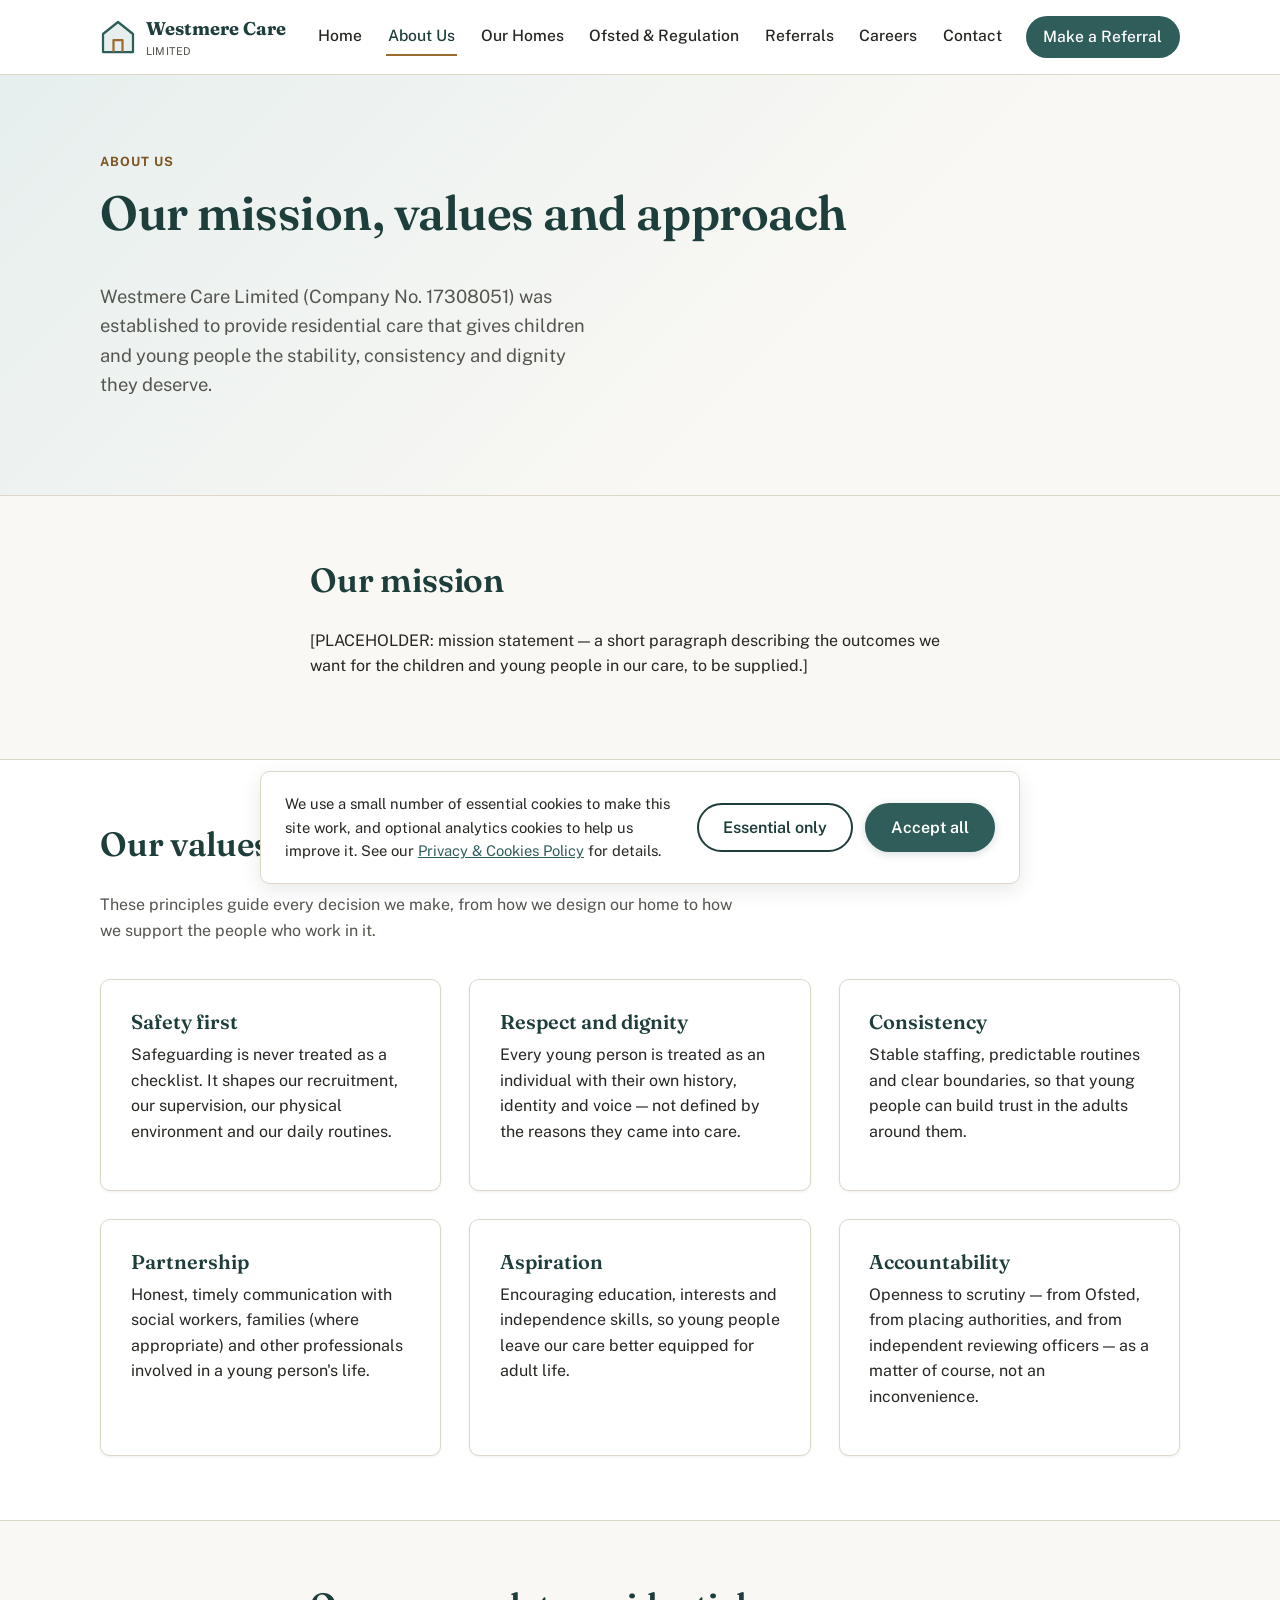
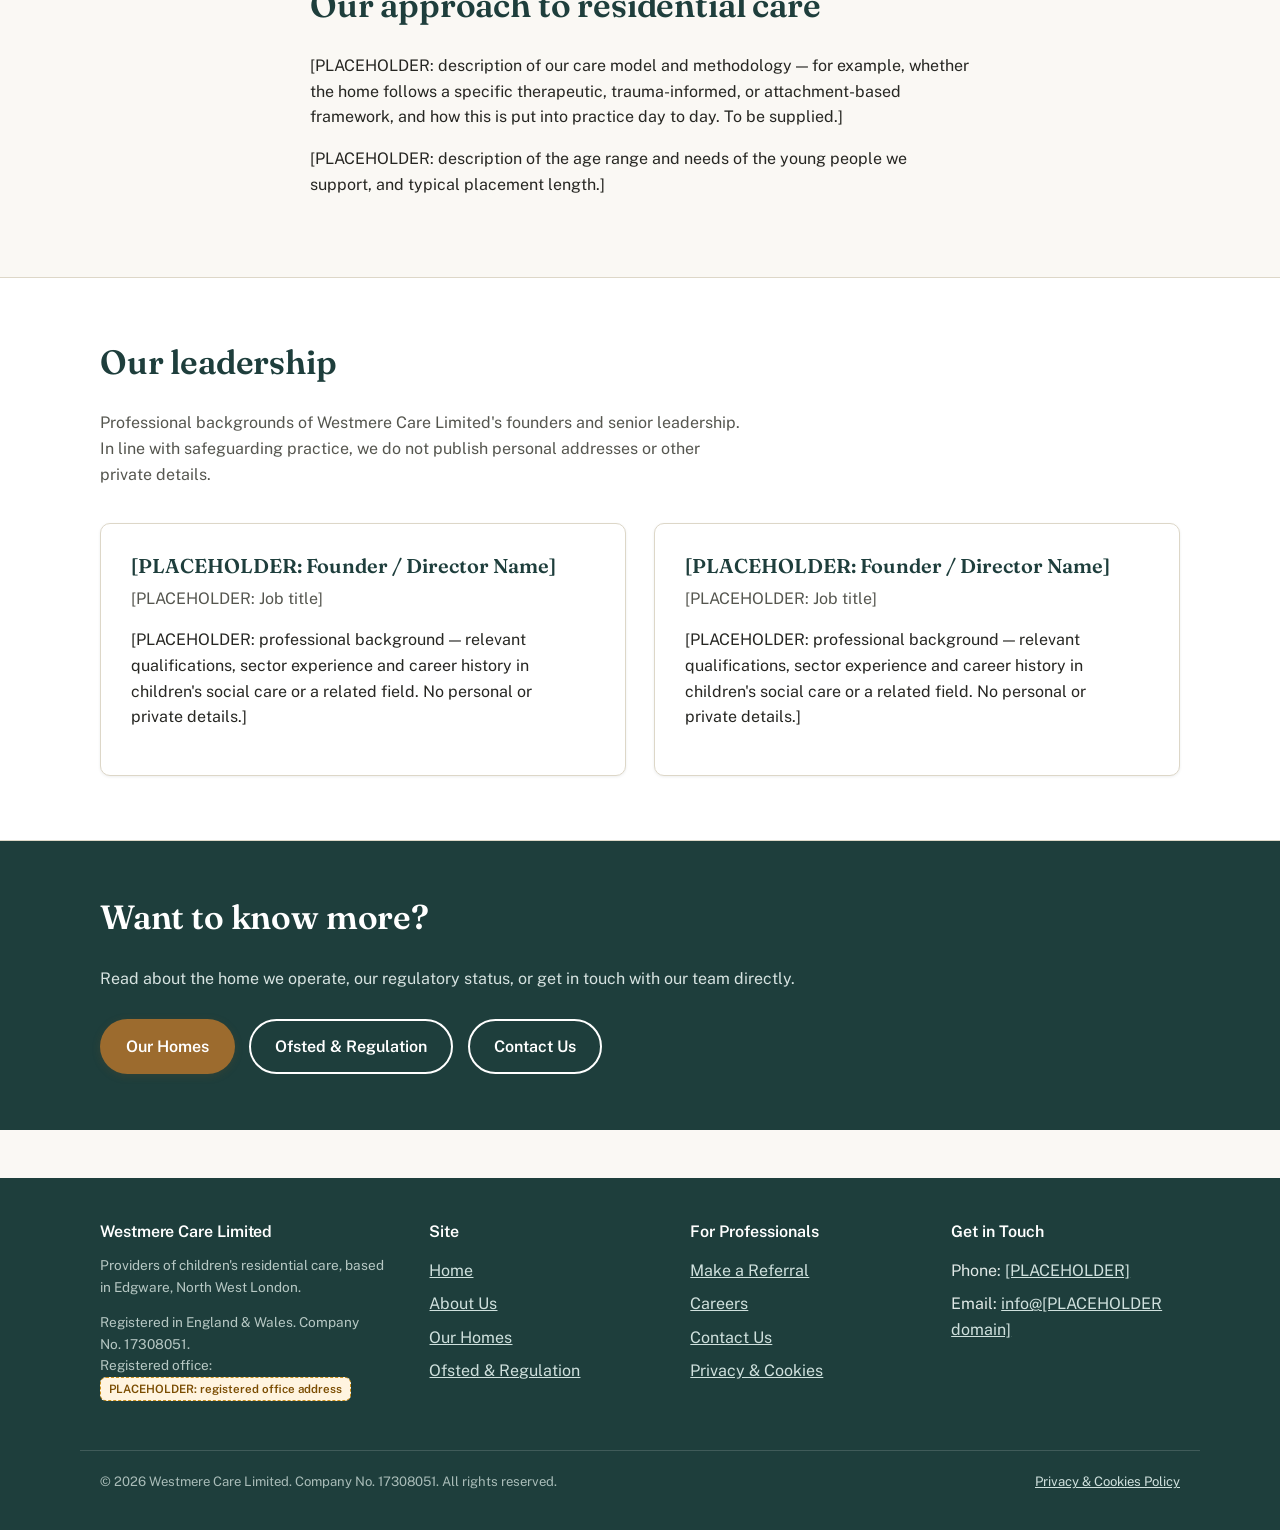
==== about.html @ a16e1678 "Design polish pass: typography, spacing, card/button refinement Same structure and palette throughou" ====
<!DOCTYPE html>
<html lang="en-GB">
<head>
  <meta charset="UTF-8">
  <meta name="viewport" content="width=device-width, initial-scale=1">
  <title>About Us | Westmere Care Limited</title>
  <meta name="description" content="Our mission, values and approach to children's residential care at Westmere Care Limited, and the professional backgrounds of our leadership team.">
  <link rel="canonical" href="https://www.westmerecare.co.uk/about.html">
  <link rel="icon" type="image/svg+xml" href="assets/favicon.svg">
  <link rel="preconnect" href="https://fonts.googleapis.com">
  <link rel="preconnect" href="https://fonts.gstatic.com" crossorigin>
  <link rel="stylesheet" href="https://fonts.googleapis.com/css2?family=Fraunces:opsz,wght@9..144,500;9..144,600;9..144,700&family=Public+Sans:wght@400;500;600;700&display=swap">
  <meta name="theme-color" content="#2F5D5A">
  <link rel="stylesheet" href="css/style.css">
</head>
<body>
  <a class="skip-link" href="#main">Skip to main content</a>

  <header class="site-header">
    <div class="container header-inner">
      <a class="brand" href="index.html">
        <svg class="brand-mark" viewBox="0 0 48 48" fill="none" aria-hidden="true">
          <path d="M24 4 44 20V44H4V20L24 4Z" fill="#E6EFEE" stroke="#2F5D5A" stroke-width="3" stroke-linejoin="round"/>
          <path d="M18 44V28h12v16" fill="none" stroke="#9C6B2E" stroke-width="3" stroke-linejoin="round"/>
        </svg>
        <span>Westmere Care<span class="brand-text-org">Limited</span></span>
      </a>
      <button class="nav-toggle" data-nav-toggle type="button" aria-expanded="false" aria-controls="primary-nav">
        <svg class="nav-toggle-icon" viewBox="0 0 24 24" fill="none" aria-hidden="true"><path d="M4 6h16M4 12h16M4 18h16" stroke="currentColor" stroke-width="2" stroke-linecap="round"/></svg>
        Menu
      </button>
      <nav class="primary-nav" id="primary-nav" aria-label="Primary">
        <a href="index.html">Home</a>
        <a href="about.html" aria-current="page">About Us</a>
        <a href="our-homes.html">Our Homes</a>
        <a href="ofsted.html">Ofsted &amp; Regulation</a>
        <a href="referrals.html">Referrals</a>
        <a href="careers.html">Careers</a>
        <a href="contact.html">Contact</a>
        <a class="nav-cta" href="referrals.html">Make a Referral</a>
      </nav>
    </div>
  </header>

  <main id="main">

    <section class="hero">
      <div class="container">
        <p class="hero-eyebrow">About Us</p>
        <h1>Our mission, values and approach</h1>
        <p class="hero-lede">Westmere Care Limited (Company No. 17308051) was established to provide residential care that gives children and young people the stability, consistency and dignity they deserve.</p>
      </div>
    </section>

    <section class="section">
      <div class="container page-intro">
        <h2>Our mission</h2>
        <p>[PLACEHOLDER: mission statement — a short paragraph describing the outcomes we want for the children and young people in our care, to be supplied.]</p>
      </div>
    </section>

    <section class="section section-alt">
      <div class="container">
        <div class="section-header">
          <h2>Our values</h2>
          <p>These principles guide every decision we make, from how we design our home to how we support the people who work in it.</p>
        </div>
        <div class="grid grid-3">
          <div class="card">
            <h3>Safety first</h3>
            <p>Safeguarding is never treated as a checklist. It shapes our recruitment, our supervision, our physical environment and our daily routines.</p>
          </div>
          <div class="card">
            <h3>Respect and dignity</h3>
            <p>Every young person is treated as an individual with their own history, identity and voice — not defined by the reasons they came into care.</p>
          </div>
          <div class="card">
            <h3>Consistency</h3>
            <p>Stable staffing, predictable routines and clear boundaries, so that young people can build trust in the adults around them.</p>
          </div>
          <div class="card">
            <h3>Partnership</h3>
            <p>Honest, timely communication with social workers, families (where appropriate) and other professionals involved in a young person's life.</p>
          </div>
          <div class="card">
            <h3>Aspiration</h3>
            <p>Encouraging education, interests and independence skills, so young people leave our care better equipped for adult life.</p>
          </div>
          <div class="card">
            <h3>Accountability</h3>
            <p>Openness to scrutiny — from Ofsted, from placing authorities, and from independent reviewing officers — as a matter of course, not an inconvenience.</p>
          </div>
        </div>
      </div>
    </section>

    <section class="section">
      <div class="container page-intro">
        <h2>Our approach to residential care</h2>
        <p>[PLACEHOLDER: description of our care model and methodology — for example, whether the home follows a specific therapeutic, trauma-informed, or attachment-based framework, and how this is put into practice day to day. To be supplied.]</p>
        <p>[PLACEHOLDER: description of the age range and needs of the young people we support, and typical placement length.]</p>
      </div>
    </section>

    <section class="section section-alt">
      <div class="container">
        <div class="section-header">
          <h2>Our leadership</h2>
          <p>Professional backgrounds of Westmere Care Limited's founders and senior leadership. In line with safeguarding practice, we do not publish personal addresses or other private details.</p>
        </div>
        <div class="grid grid-2">
          <div class="card">
            <h3>[PLACEHOLDER: Founder / Director Name]</h3>
            <p class="text-muted">[PLACEHOLDER: Job title]</p>
            <p>[PLACEHOLDER: professional background — relevant qualifications, sector experience and career history in children's social care or a related field. No personal or private details.]</p>
          </div>
          <div class="card">
            <h3>[PLACEHOLDER: Founder / Director Name]</h3>
            <p class="text-muted">[PLACEHOLDER: Job title]</p>
            <p>[PLACEHOLDER: professional background — relevant qualifications, sector experience and career history in children's social care or a related field. No personal or private details.]</p>
          </div>
        </div>
      </div>
    </section>

    <section class="cta-band">
      <div class="container">
        <h2>Want to know more?</h2>
        <p>Read about the home we operate, our regulatory status, or get in touch with our team directly.</p>
        <div class="hero-actions">
          <a class="btn btn-accent" href="our-homes.html">Our Homes</a>
          <a class="btn btn-outline" href="ofsted.html">Ofsted &amp; Regulation</a>
          <a class="btn btn-outline" href="contact.html">Contact Us</a>
        </div>
      </div>
    </section>

  </main>

  <footer class="site-footer">
    <div class="container footer-grid">
      <div>
        <h2>Westmere Care Limited</h2>
        <p class="footer-legal-org">Providers of children's residential care, based in Edgware, North West London.</p>
        <p class="footer-legal-org">
          Registered in England &amp; Wales. Company No. 17308051.<br>
          Registered office: <span class="placeholder-tag">PLACEHOLDER: registered office address</span>
        </p>
      </div>
      <div>
        <h3>Site</h3>
        <ul class="footer-nav-list">
          <li><a href="index.html">Home</a></li>
          <li><a href="about.html">About Us</a></li>
          <li><a href="our-homes.html">Our Homes</a></li>
          <li><a href="ofsted.html">Ofsted &amp; Regulation</a></li>
        </ul>
      </div>
      <div>
        <h3>For Professionals</h3>
        <ul class="footer-nav-list">
          <li><a href="referrals.html">Make a Referral</a></li>
          <li><a href="careers.html">Careers</a></li>
          <li><a href="contact.html">Contact Us</a></li>
          <li><a href="privacy.html">Privacy &amp; Cookies</a></li>
        </ul>
      </div>
      <div>
        <h3>Get in Touch</h3>
        <ul class="footer-nav-list">
          <li>Phone: <a href="tel:[PLACEHOLDER]">[PLACEHOLDER]</a></li>
          <li>Email: <a href="mailto:info@[PLACEHOLDER]">info@[PLACEHOLDER domain]</a></li>
        </ul>
      </div>
    </div>
    <div class="container footer-bottom">
      <p>&copy; <span id="year"></span> Westmere Care Limited. Company No. 17308051. All rights reserved.</p>
      <p><a href="privacy.html">Privacy &amp; Cookies Policy</a></p>
    </div>
  </footer>

  <section class="cookie-banner" id="cookie-banner" aria-label="Cookie notice" hidden>
    <p>We use a small number of essential cookies to make this site work, and optional analytics cookies to help us improve it. See our <a href="privacy.html">Privacy &amp; Cookies Policy</a> for details.</p>
    <div class="cookie-actions">
      <button type="button" class="btn btn-outline" data-cookie-essential>Essential only</button>
      <button type="button" class="btn btn-primary" data-cookie-accept>Accept all</button>
    </div>
  </section>

  <script src="js/main.js"></script>
</body>
</html>
---- css/style.css ----
/* ==========================================================================
   Westmere Care Limited — shared stylesheet
   Calm, professional palette for a regulated children's residential care
   provider. Audience: local authority social workers & commissioners.
   ========================================================================== */

:root {
  /* Colour palette — deep teal (trust, calm) + warm neutral + muted sand accent */
  --color-bg: #faf8f4;
  --color-surface: #ffffff;
  --color-surface-alt: #f1efe8;
  --color-primary: #2f5d5a;
  --color-primary-dark: #1e3e3c;
  --color-primary-light: #e6efee;
  --color-accent: #9c6b2e;
  --color-accent-light: #f3e8d8;
  --color-text: #262622;
  --color-text-muted: #55564f;
  --color-border: #ddd7c8;
  --color-success-bg: #e7f0ea;
  --color-success-text: #244d34;
  --focus-ring: #1a73e8;

  --font-body: "Public Sans", -apple-system, BlinkMacSystemFont, "Segoe UI", Roboto, Helvetica, Arial, sans-serif;
  --font-heading: "Fraunces", Georgia, "Times New Roman", serif;

  --container-width: 1120px;
  --radius: 10px;
  --shadow-sm: 0 1px 3px rgba(30, 40, 38, 0.08);
  --shadow-md: 0 6px 20px rgba(30, 40, 38, 0.10);
  --shadow-lg: 0 12px 32px rgba(30, 40, 38, 0.14);
}

/* ---------- Reset ---------- */
* , *::before, *::after { box-sizing: border-box; }
html { scroll-behavior: smooth; }
body {
  margin: 0;
  font-family: var(--font-body);
  color: var(--color-text);
  background: var(--color-bg);
  line-height: 1.6;
  font-size: 1rem;
  -webkit-font-smoothing: antialiased;
}
img, svg { max-width: 100%; display: block; }
ul, ol { padding-left: 1.25em; }
a { color: var(--color-primary); }
a:hover { color: var(--color-primary-dark); }
h1, h2, h3, h4 {
  font-family: var(--font-heading);
  line-height: 1.2;
  color: var(--color-primary-dark);
  margin-top: 0;
  text-wrap: balance;
}
h1 { font-size: clamp(2.1rem, 4.4vw, 3rem); font-weight: 600; letter-spacing: -0.01em; }
h2 { font-size: clamp(1.6rem, 3.2vw, 2.1rem); font-weight: 600; letter-spacing: -0.005em; }
h3 { font-size: 1.25rem; font-weight: 600; }
p { margin: 0 0 1em; }
p, li { text-wrap: pretty; }
.container {
  width: 100%;
  max-width: var(--container-width);
  margin-inline: auto;
  padding-inline: 1.25rem;
}

/* ---------- Focus visibility (WCAG 2.1 AA) ---------- */
a:focus-visible,
button:focus-visible,
input:focus-visible,
textarea:focus-visible,
select:focus-visible,
[tabindex]:focus-visible {
  outline: 3px solid var(--focus-ring);
  outline-offset: 2px;
}

/* ---------- Skip link ---------- */
.skip-link {
  position: absolute;
  left: 1rem;
  top: -3rem;
  background: var(--color-primary-dark);
  color: #fff;
  padding: 0.6rem 1rem;
  border-radius: 0 0 8px 8px;
  z-index: 1000;
  transition: top 0.15s ease-in-out;
}
.skip-link:focus { top: 0; }

/* ---------- Header / Nav ---------- */
.site-header {
  background: var(--color-surface);
  border-bottom: 1px solid var(--color-border);
  position: sticky;
  top: 0;
  z-index: 500;
}
.header-inner {
  display: flex;
  align-items: center;
  justify-content: space-between;
  gap: 1rem;
  padding-block: 0.85rem;
}
.brand {
  display: flex;
  align-items: center;
  gap: 0.6rem;
  text-decoration: none;
  color: var(--color-primary-dark);
  font-family: var(--font-heading);
  font-weight: 700;
  font-size: 1.15rem;
  flex-shrink: 0;
}
.brand:hover { color: var(--color-primary-dark); }
.brand-mark { width: 36px; height: 36px; flex-shrink: 0; }
.brand-text-org { display: block; font-size: 0.68rem; font-weight: 400; letter-spacing: 0.04em; color: var(--color-text-muted); font-family: var(--font-body); text-transform: uppercase; }

.nav-toggle {
  display: inline-flex;
  align-items: center;
  gap: 0.5rem;
  background: none;
  border: 1px solid var(--color-border);
  border-radius: 8px;
  padding: 0.5rem 0.75rem;
  font-size: 0.95rem;
  color: var(--color-primary-dark);
  cursor: pointer;
}
.nav-toggle-icon { width: 20px; height: 20px; }

.primary-nav {
  display: flex;
  align-items: center;
  gap: 1.4rem;
  flex-wrap: wrap;
}
.primary-nav a {
  text-decoration: none;
  color: var(--color-text);
  font-weight: 500;
  font-size: 0.98rem;
  padding: 0.35rem 0.1rem;
  border-bottom: 2px solid transparent;
}
.primary-nav a:hover,
.primary-nav a[aria-current="page"] {
  color: var(--color-primary-dark);
  border-bottom-color: var(--color-accent);
}
.nav-cta {
  background: var(--color-primary);
  color: #fff !important;
  padding: 0.55rem 1.1rem !important;
  border-radius: 999px;
  border-bottom: none !important;
  white-space: nowrap;
}
.nav-cta:hover { background: var(--color-primary-dark); }

@media (max-width: 860px) {
  .nav-toggle { display: inline-flex; }
  .primary-nav {
    display: none;
    flex-direction: column;
    align-items: stretch;
    gap: 0;
    position: absolute;
    left: 0;
    right: 0;
    top: 100%;
    background: var(--color-surface);
    border-bottom: 1px solid var(--color-border);
    box-shadow: var(--shadow-md);
    padding: 0.5rem 1.25rem 1rem;
  }
  .primary-nav.is-open { display: flex; }
  .primary-nav a { padding: 0.7rem 0.2rem; border-bottom: 1px solid var(--color-surface-alt); }
  .nav-cta { text-align: center; margin-top: 0.5rem; }
}
@media (min-width: 861px) {
  .nav-toggle { display: none; }
}

/* ---------- Buttons ---------- */
.btn {
  display: inline-block;
  font-weight: 600;
  text-decoration: none;
  padding: 0.8rem 1.5rem;
  border-radius: 999px;
  border: 2px solid transparent;
  cursor: pointer;
  font-size: 1rem;
  font-family: var(--font-body);
  transition: background-color 0.15s ease, color 0.15s ease, border-color 0.15s ease;
}
.btn { transition: background-color 0.15s ease, color 0.15s ease, border-color 0.15s ease, transform 0.15s ease, box-shadow 0.15s ease; }
.btn-primary { background: var(--color-primary); color: #fff; box-shadow: 0 2px 8px rgba(30, 62, 60, 0.18); }
.btn-primary:hover { background: var(--color-primary-dark); color: #fff; transform: translateY(-1px); box-shadow: 0 6px 16px rgba(30, 62, 60, 0.22); }
.btn-outline { background: transparent; color: var(--color-primary-dark); border-color: var(--color-primary-dark); }
.btn-outline:hover { background: var(--color-primary-light); transform: translateY(-1px); }
.btn-accent { background: var(--color-accent); color: #fff; box-shadow: 0 2px 8px rgba(125, 86, 35, 0.2); }
.btn-accent:hover { background: #7d5623; color: #fff; transform: translateY(-1px); box-shadow: 0 6px 16px rgba(125, 86, 35, 0.26); }
.btn-lg { padding: 1rem 2rem; font-size: 1.05rem; }
@media (prefers-reduced-motion: reduce) {
  .btn { transition: none; }
  .btn:hover { transform: none; }
}

/* ---------- Hero ---------- */
.hero {
  background: linear-gradient(135deg, var(--color-primary-light) 0%, var(--color-bg) 65%);
  padding-block: clamp(2.5rem, 6vw, 5rem);
  border-bottom: 1px solid var(--color-border);
}
.hero-grid {
  display: grid;
  grid-template-columns: 1fr;
  gap: 2.5rem;
  align-items: center;
}
@media (min-width: 900px) {
  .hero-grid { grid-template-columns: 1.1fr 0.9fr; }
}
.hero-eyebrow {
  text-transform: uppercase;
  letter-spacing: 0.08em;
  font-size: 0.8rem;
  font-weight: 700;
  color: #7d5623;
  margin-bottom: 0.75rem;
}
.hero-lede { font-size: 1.15rem; color: var(--color-text-muted); max-width: 46ch; }
.hero-actions { display: flex; flex-wrap: wrap; gap: 0.9rem; margin-top: 1.75rem; }
.hero-art { width: 100%; }

/* ---------- Sections ---------- */
.section { padding-block: clamp(2.5rem, 5vw, 4.5rem); }
.section-alt { background: var(--color-surface); border-top: 1px solid var(--color-border); border-bottom: 1px solid var(--color-border); }
.section-header { max-width: 65ch; margin-bottom: 2.25rem; }
.section-header p { color: var(--color-text-muted); }

.grid {
  display: grid;
  gap: 1.75rem;
}
.grid-2 { grid-template-columns: 1fr; }
.grid-3 { grid-template-columns: 1fr; }
@media (min-width: 700px) {
  .grid-2 { grid-template-columns: 1fr 1fr; }
  .grid-3 { grid-template-columns: repeat(3, 1fr); }
}

.card {
  background: var(--color-surface);
  border: 1px solid var(--color-border);
  border-radius: var(--radius);
  padding: 1.85rem;
  box-shadow: var(--shadow-sm);
}
.card h3 { margin-bottom: 0.5rem; }
.icon-circle {
  display: inline-flex;
  align-items: center;
  justify-content: center;
  width: 52px;
  height: 52px;
  border-radius: 50%;
  background: var(--color-primary-light);
  margin-bottom: 1.1rem;
}
.card-icon { width: 26px; height: 26px; color: var(--color-primary); }

.callout {
  background: var(--color-primary-light);
  border: 1px solid var(--color-border);
  border-left: 4px solid var(--color-primary);
  border-radius: var(--radius);
  padding: 1.5rem 1.75rem;
  margin-block: 1.5rem;
}
.callout-accent { border-left-color: var(--color-accent); background: var(--color-accent-light); }

.stat-list { list-style: none; padding: 0; display: grid; gap: 1.25rem; grid-template-columns: 1fr; }
@media (min-width: 700px) { .stat-list { grid-template-columns: repeat(3, 1fr); } }
.stat-list li { background: var(--color-surface); border: 1px solid var(--color-border); border-radius: var(--radius); padding: 1.5rem; box-shadow: var(--shadow-sm); }
.stat-num { display: block; font-family: var(--font-heading); font-size: 1.75rem; color: var(--color-primary-dark); font-weight: 600; letter-spacing: -0.01em; margin-bottom: 0.15rem; }

.placeholder-tag {
  display: inline-block;
  background: #fff4e0;
  color: #7a4c00;
  border: 1px dashed #c98f1a;
  border-radius: 6px;
  padding: 0.1rem 0.5rem;
  font-size: 0.85em;
  font-weight: 600;
}

/* ---------- CTA band ---------- */
.cta-band {
  background: var(--color-primary-dark);
  color: #fff;
  padding-block: clamp(2.5rem, 5vw, 3.5rem);
}
.cta-band h2 { color: #fff; }
.cta-band p { color: #d7e3e1; }
.cta-band a { color: #cfe0dd; }
.cta-band a:hover { color: #fff; }
.cta-band .btn-accent { color: #fff; }
.cta-band .btn-outline { color: #fff; border-color: #fff; }
.cta-band .btn-outline:hover { background: rgba(255,255,255,0.12); }

/* ---------- Steps ---------- */
.steps { counter-reset: step; list-style: none; padding: 0; display: grid; gap: 1.5rem; }
.steps li {
  position: relative;
  padding-left: 3.25rem;
  background: var(--color-surface);
  border: 1px solid var(--color-border);
  border-radius: var(--radius);
  padding-top: 1.25rem;
  padding-bottom: 1.25rem;
  padding-right: 1.25rem;
}
.steps li::before {
  counter-increment: step;
  content: counter(step);
  position: absolute;
  left: 1.1rem;
  top: 1.2rem;
  width: 2rem;
  height: 2rem;
  background: var(--color-primary);
  color: #fff;
  border-radius: 50%;
  display: flex;
  align-items: center;
  justify-content: center;
  font-weight: 700;
  font-family: var(--font-heading);
}

/* ---------- Forms ---------- */
.form-grid { display: grid; gap: 1.1rem; max-width: 640px; }
.form-row-2 { display: grid; gap: 1.1rem; grid-template-columns: 1fr; }
@media (min-width: 600px) { .form-row-2 { grid-template-columns: 1fr 1fr; } }
label { display: block; font-weight: 600; margin-bottom: 0.35rem; }
.hint { font-weight: 400; color: var(--color-text-muted); font-size: 0.88rem; }
input[type="text"], input[type="email"], input[type="tel"], select, textarea {
  width: 100%;
  padding: 0.75rem 0.9rem;
  border: 1px solid var(--color-border);
  border-radius: 8px;
  font-size: 1rem;
  font-family: var(--font-body);
  background: #fff;
  color: var(--color-text);
}
textarea { resize: vertical; min-height: 130px; }
.required-mark { color: #8a3324; }
fieldset { border: 1px solid var(--color-border); border-radius: var(--radius); padding: 1rem 1.25rem; }
legend { font-weight: 700; padding: 0 0.4rem; }
.form-note { font-size: 0.9rem; color: var(--color-text-muted); margin-top: 1rem; }
.hp-field { position: absolute; left: -9999px; width: 1px; height: 1px; overflow: hidden; }
.form-message {
  background: var(--color-success-bg);
  color: var(--color-success-text);
  border: 1px solid #b7d3c0;
  border-radius: var(--radius);
  padding: 1rem 1.25rem;
  margin-bottom: 1.5rem;
}
.form-error {
  background: #fbe9e7;
  border-color: #e0a89e;
  color: #7a2e1f;
}
.field-error {
  color: #7a2e1f;
  font-size: 0.9rem;
  margin-top: 0.35rem;
}
[aria-invalid="true"] {
  border-color: #a9432f !important;
}

/* ---------- Footer ---------- */
.site-footer {
  background: var(--color-primary-dark);
  color: #dfe8e6;
  padding-block: 2.75rem 1.5rem;
  margin-top: 3rem;
}
.footer-grid {
  display: grid;
  gap: 2rem;
  grid-template-columns: 1fr;
}
@media (min-width: 750px) {
  .footer-grid { grid-template-columns: 1.3fr 1fr 1fr 1fr; }
}
.site-footer h2, .site-footer h3 { color: #fff; font-size: 1rem; font-family: var(--font-body); }
.site-footer a { color: #cfe0dd; }
.site-footer a:hover { color: #fff; }
.footer-legal-org {
  font-size: 0.85rem;
  color: #b7c8c4;
  line-height: 1.6;
}
.footer-nav-list { list-style: none; padding: 0; margin: 0; display: grid; gap: 0.5rem; }
.footer-bottom {
  border-top: 1px solid rgba(255,255,255,0.15);
  margin-top: 2.25rem;
  padding-top: 1.25rem;
  font-size: 0.82rem;
  color: #a9bcb8;
  display: flex;
  flex-wrap: wrap;
  gap: 0.75rem 1.5rem;
  justify-content: space-between;
}

/* ---------- Cookie banner ---------- */
.cookie-banner {
  position: fixed;
  left: 1rem;
  right: 1rem;
  bottom: 1rem;
  max-width: 760px;
  margin-inline: auto;
  background: var(--color-surface);
  color: var(--color-text);
  border: 1px solid var(--color-border);
  border-radius: var(--radius);
  box-shadow: var(--shadow-md);
  padding: 1.25rem 1.5rem;
  z-index: 900;
  display: flex;
  flex-wrap: wrap;
  gap: 1rem 1.5rem;
  align-items: center;
  justify-content: space-between;
}
.cookie-banner[hidden] { display: none; }
.cookie-banner p { margin: 0; font-size: 0.92rem; flex: 1 1 320px; }
.cookie-actions { display: flex; gap: 0.75rem; flex-shrink: 0; }

/* ---------- Utility ---------- */
.text-muted { color: var(--color-text-muted); }
.mt-0 { margin-top: 0; }
.sr-only {
  position: absolute;
  width: 1px; height: 1px;
  padding: 0; margin: -1px;
  overflow: hidden;
  clip: rect(0,0,0,0);
  white-space: nowrap;
  border: 0;
}
.badge {
  display: inline-flex;
  align-items: center;
  gap: 0.4rem;
  background: var(--color-primary-light);
  color: var(--color-primary-dark);
  border: 1px solid var(--color-border);
  border-radius: 999px;
  padding: 0.3rem 0.85rem;
  font-size: 0.85rem;
  font-weight: 600;
}
.page-intro { max-width: 70ch; }
.contact-details-grid { gap: 1.25rem; }
.two-col { display: grid; gap: 2.5rem; grid-template-columns: 1fr; }
@media (min-width: 900px) { .two-col { grid-template-columns: 1fr 1fr; } }
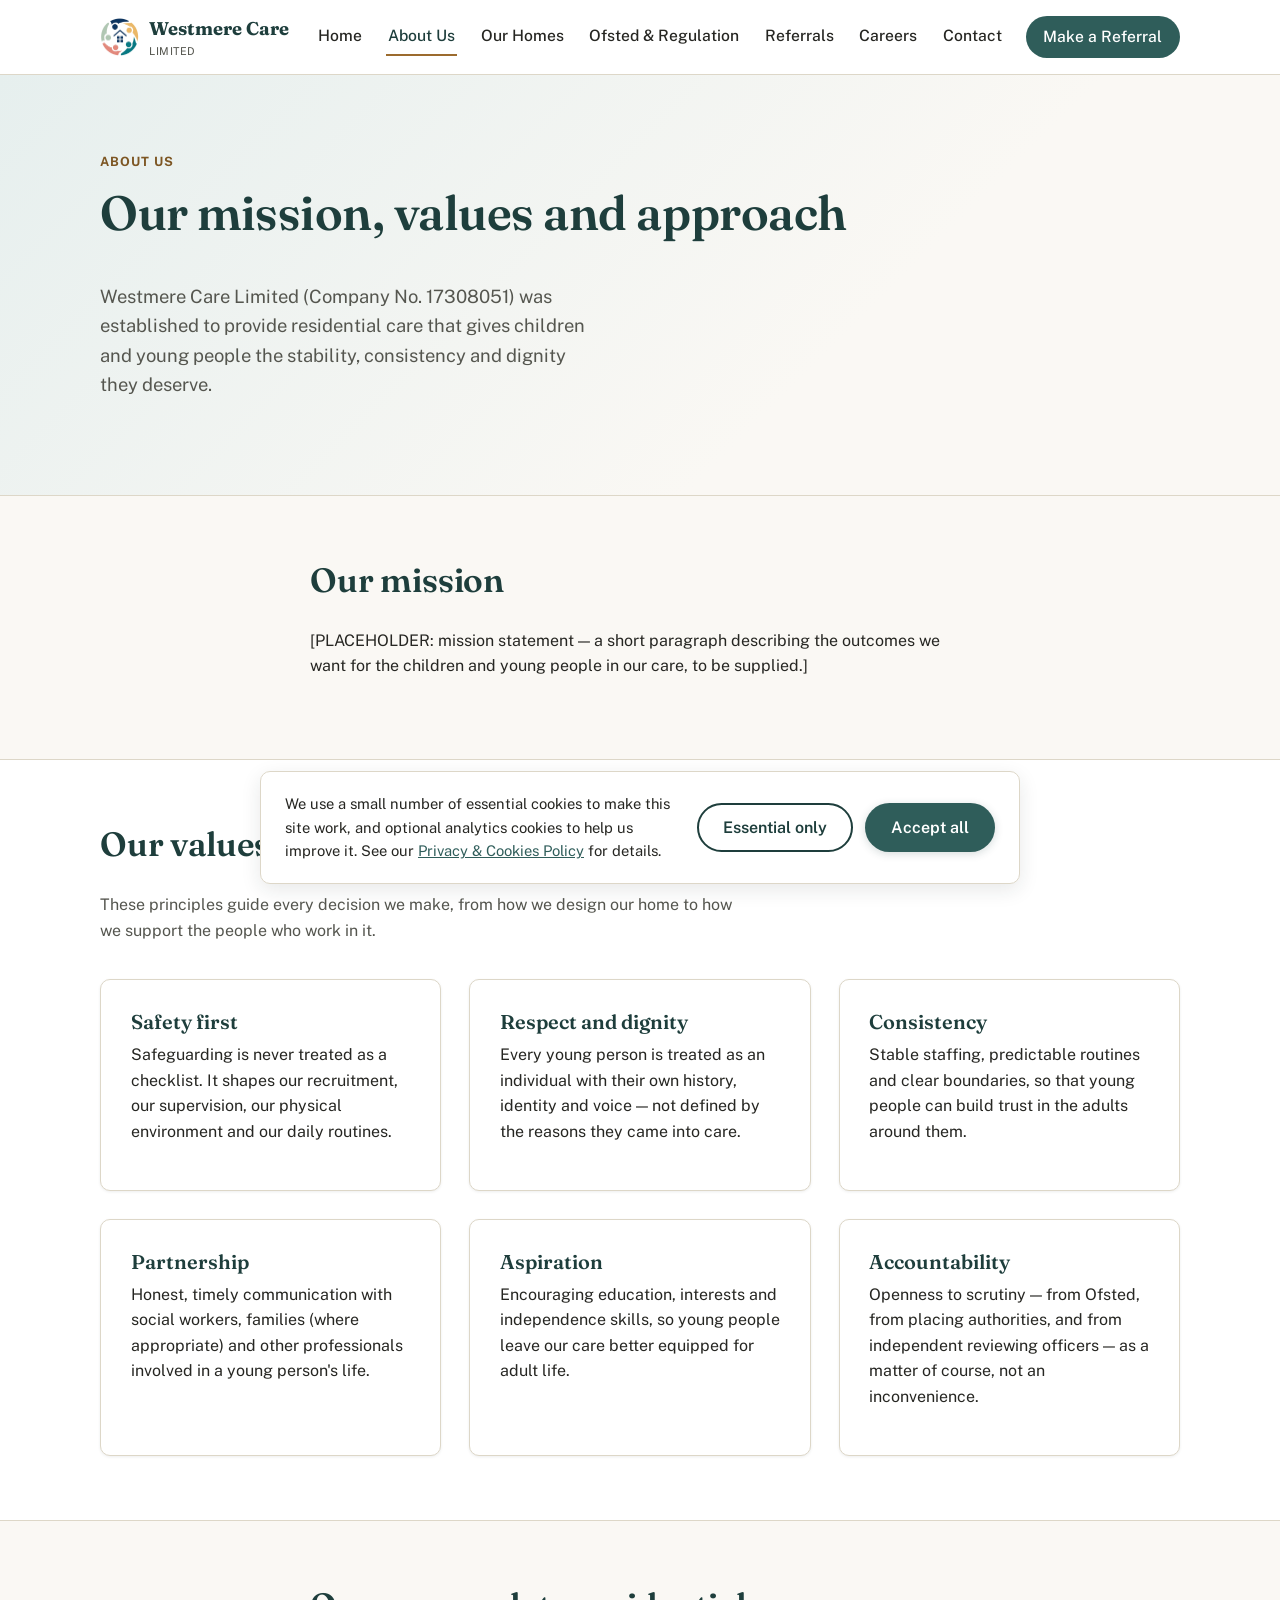
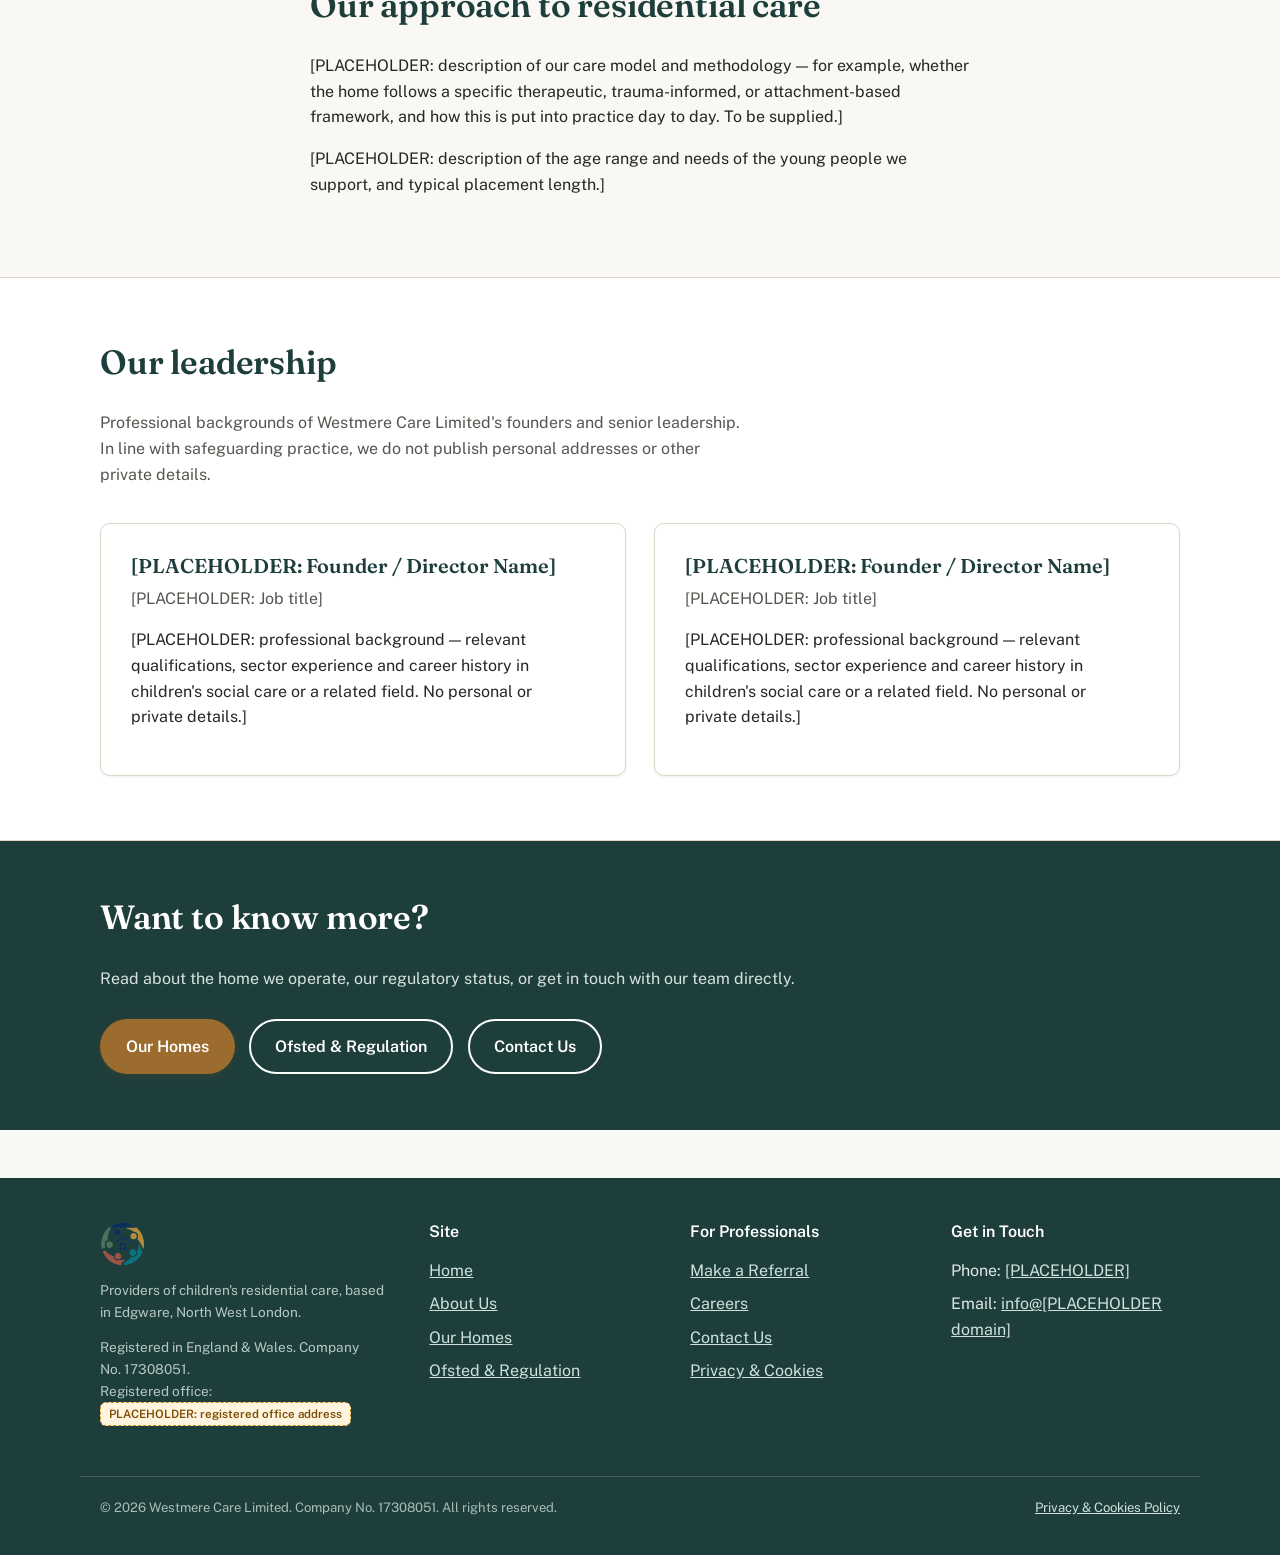
==== commit 46c06852: "Wire in the real Westmere Care logo - Processed the uploaded logo (white background) into a transpar" ====
--- a/about.html
+++ b/about.html
@@ -6,7 +6,9 @@
   <title>About Us | Westmere Care Limited</title>
   <meta name="description" content="Our mission, values and approach to children's residential care at Westmere Care Limited, and the professional backgrounds of our leadership team.">
   <link rel="canonical" href="https://www.westmerecare.co.uk/about.html">
-  <link rel="icon" type="image/svg+xml" href="assets/favicon.svg">
+  <link rel="icon" type="image/png" sizes="32x32" href="assets/favicon-32.png">
+  <link rel="icon" type="image/png" sizes="16x16" href="assets/favicon-16.png">
+  <link rel="apple-touch-icon" href="assets/apple-touch-icon.png">
   <link rel="preconnect" href="https://fonts.googleapis.com">
   <link rel="preconnect" href="https://fonts.gstatic.com" crossorigin>
   <link rel="stylesheet" href="https://fonts.googleapis.com/css2?family=Fraunces:opsz,wght@9..144,500;9..144,600;9..144,700&family=Public+Sans:wght@400;500;600;700&display=swap">
@@ -19,10 +21,7 @@
   <header class="site-header">
     <div class="container header-inner">
       <a class="brand" href="index.html">
-        <svg class="brand-mark" viewBox="0 0 48 48" fill="none" aria-hidden="true">
-          <path d="M24 4 44 20V44H4V20L24 4Z" fill="#E6EFEE" stroke="#2F5D5A" stroke-width="3" stroke-linejoin="round"/>
-          <path d="M18 44V28h12v16" fill="none" stroke="#9C6B2E" stroke-width="3" stroke-linejoin="round"/>
-        </svg>
+        <img class="brand-mark" src="assets/logo.png" alt="" width="320" height="298">
         <span>Westmere Care<span class="brand-text-org">Limited</span></span>
       </a>
       <button class="nav-toggle" data-nav-toggle type="button" aria-expanded="false" aria-controls="primary-nav">
@@ -140,7 +139,7 @@
   <footer class="site-footer">
     <div class="container footer-grid">
       <div>
-        <h2>Westmere Care Limited</h2>
+        <h2><img class="footer-logo" src="assets/logo.png" alt="Westmere Care Limited" width="320" height="298"></h2>
         <p class="footer-legal-org">Providers of children's residential care, based in Edgware, North West London.</p>
         <p class="footer-legal-org">
           Registered in England &amp; Wales. Company No. 17308051.<br>
--- a/css/style.css
+++ b/css/style.css
@@ -118,7 +118,7 @@
   flex-shrink: 0;
 }
 .brand:hover { color: var(--color-primary-dark); }
-.brand-mark { width: 36px; height: 36px; flex-shrink: 0; }
+.brand-mark { height: 38px; width: auto; flex-shrink: 0; }
 .brand-text-org { display: block; font-size: 0.68rem; font-weight: 400; letter-spacing: 0.04em; color: var(--color-text-muted); font-family: var(--font-body); text-transform: uppercase; }
 
 .nav-toggle {
@@ -408,6 +408,7 @@
   .footer-grid { grid-template-columns: 1.3fr 1fr 1fr 1fr; }
 }
 .site-footer h2, .site-footer h3 { color: #fff; font-size: 1rem; font-family: var(--font-body); }
+.footer-logo { height: 44px; width: auto; margin-bottom: 0.85rem; }
 .site-footer a { color: #cfe0dd; }
 .site-footer a:hover { color: #fff; }
 .footer-legal-org {
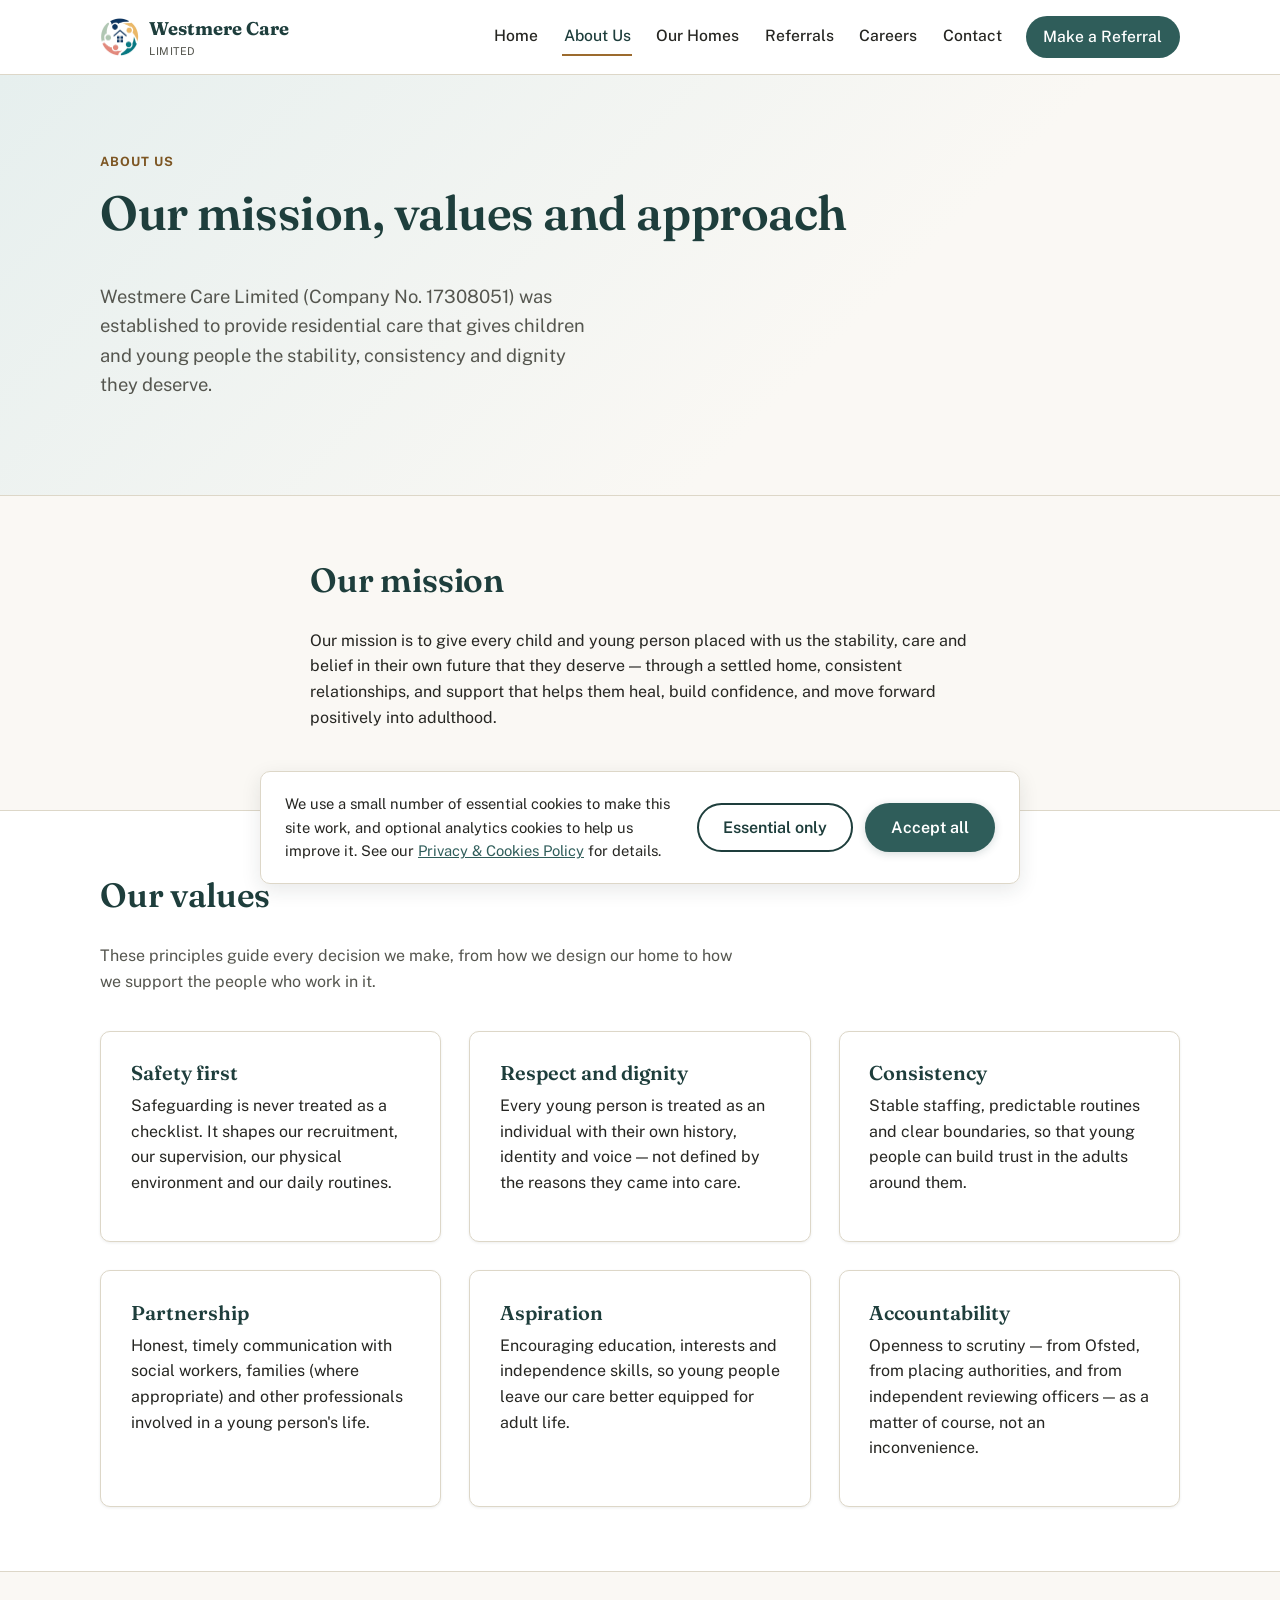
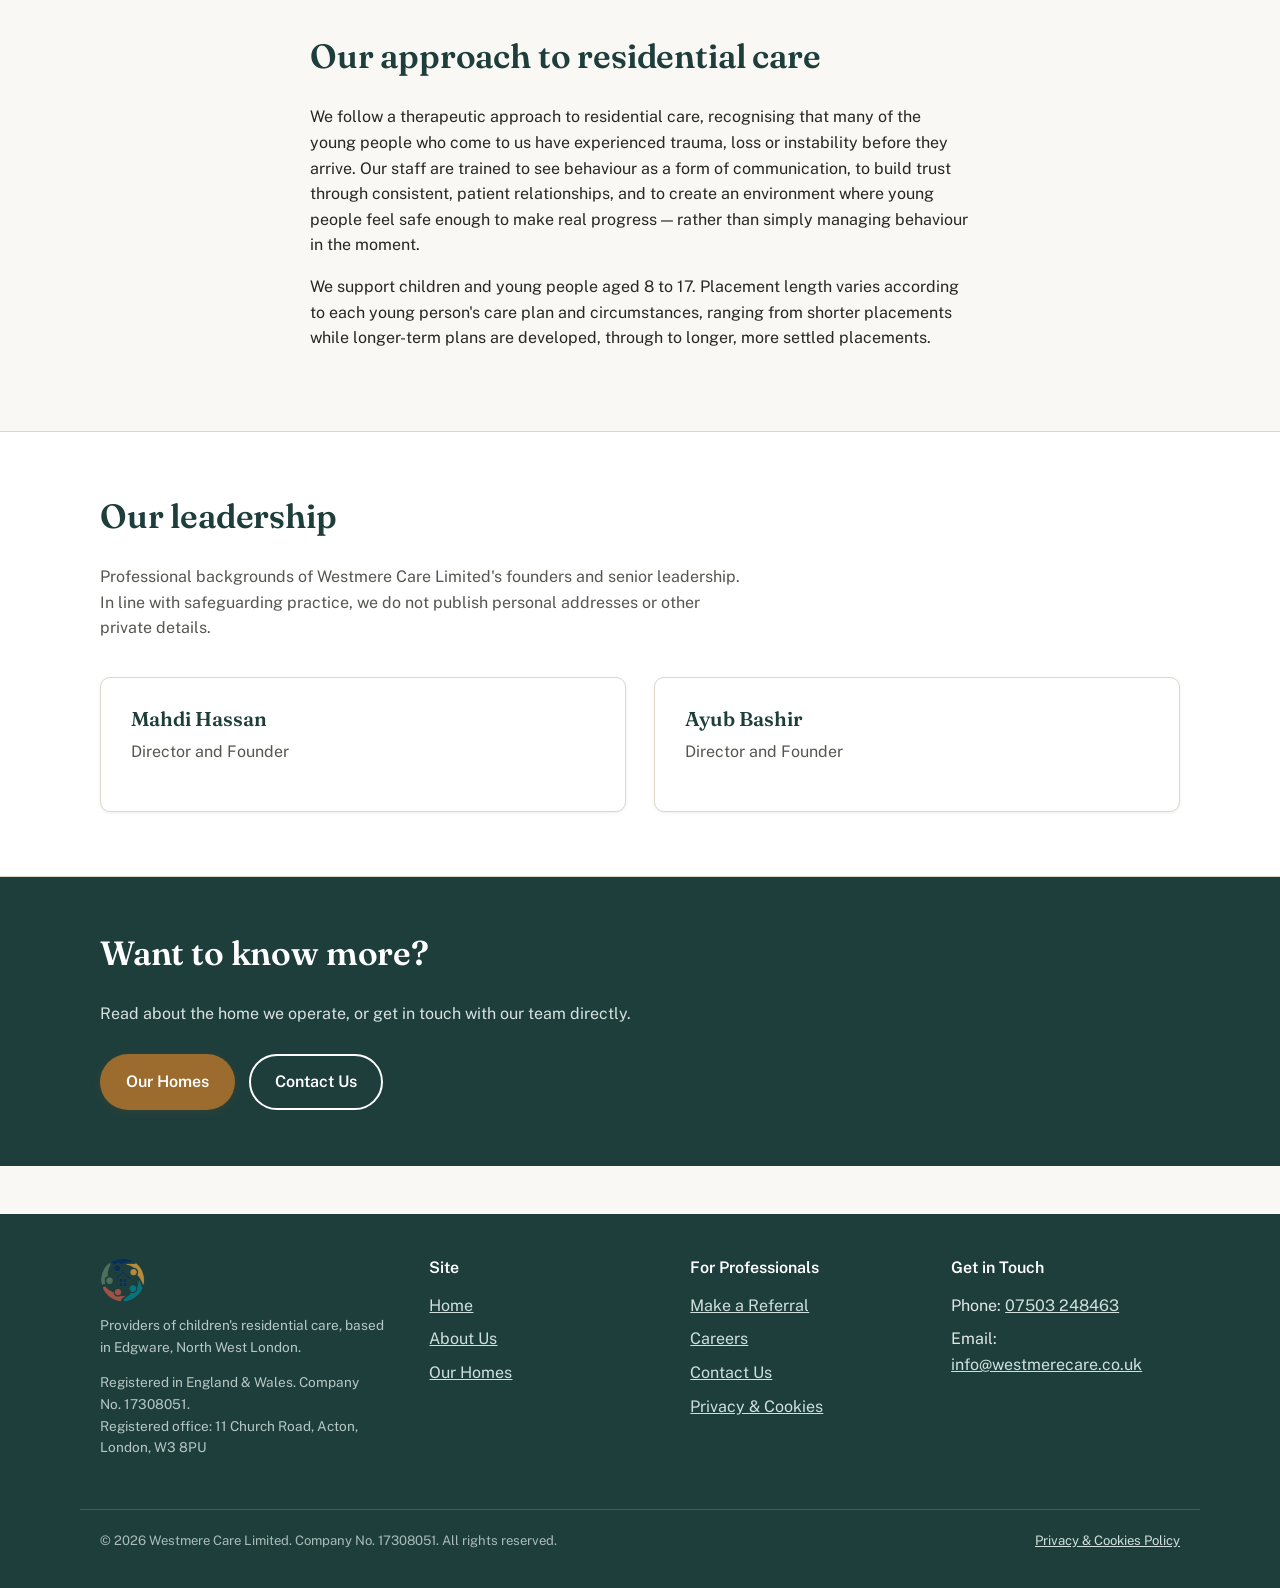
==== commit 878163ea: "Wire in real content: contact details, About Us, Our Homes, Careers Real content supplied by the cli" ====
--- a/about.html
+++ b/about.html
@@ -32,7 +32,6 @@
         <a href="index.html">Home</a>
         <a href="about.html" aria-current="page">About Us</a>
         <a href="our-homes.html">Our Homes</a>
-        <a href="ofsted.html">Ofsted &amp; Regulation</a>
         <a href="referrals.html">Referrals</a>
         <a href="careers.html">Careers</a>
         <a href="contact.html">Contact</a>
@@ -54,7 +53,7 @@
     <section class="section">
       <div class="container page-intro">
         <h2>Our mission</h2>
-        <p>[PLACEHOLDER: mission statement — a short paragraph describing the outcomes we want for the children and young people in our care, to be supplied.]</p>
+        <p>Our mission is to give every child and young person placed with us the stability, care and belief in their own future that they deserve — through a settled home, consistent relationships, and support that helps them heal, build confidence, and move forward positively into adulthood.</p>
       </div>
     </section>
 
@@ -96,8 +95,8 @@
     <section class="section">
       <div class="container page-intro">
         <h2>Our approach to residential care</h2>
-        <p>[PLACEHOLDER: description of our care model and methodology — for example, whether the home follows a specific therapeutic, trauma-informed, or attachment-based framework, and how this is put into practice day to day. To be supplied.]</p>
-        <p>[PLACEHOLDER: description of the age range and needs of the young people we support, and typical placement length.]</p>
+        <p>We follow a therapeutic approach to residential care, recognising that many of the young people who come to us have experienced trauma, loss or instability before they arrive. Our staff are trained to see behaviour as a form of communication, to build trust through consistent, patient relationships, and to create an environment where young people feel safe enough to make real progress — rather than simply managing behaviour in the moment.</p>
+        <p>We support children and young people aged 8 to 17. Placement length varies according to each young person's care plan and circumstances, ranging from shorter placements while longer-term plans are developed, through to longer, more settled placements.</p>
       </div>
     </section>
 
@@ -109,14 +108,12 @@
         </div>
         <div class="grid grid-2">
           <div class="card">
-            <h3>[PLACEHOLDER: Founder / Director Name]</h3>
-            <p class="text-muted">[PLACEHOLDER: Job title]</p>
-            <p>[PLACEHOLDER: professional background — relevant qualifications, sector experience and career history in children's social care or a related field. No personal or private details.]</p>
+            <h3>Mahdi Hassan</h3>
+            <p class="text-muted">Director and Founder</p>
           </div>
           <div class="card">
-            <h3>[PLACEHOLDER: Founder / Director Name]</h3>
-            <p class="text-muted">[PLACEHOLDER: Job title]</p>
-            <p>[PLACEHOLDER: professional background — relevant qualifications, sector experience and career history in children's social care or a related field. No personal or private details.]</p>
+            <h3>Ayub Bashir</h3>
+            <p class="text-muted">Director and Founder</p>
           </div>
         </div>
       </div>
@@ -125,10 +122,9 @@
     <section class="cta-band">
       <div class="container">
         <h2>Want to know more?</h2>
-        <p>Read about the home we operate, our regulatory status, or get in touch with our team directly.</p>
+        <p>Read about the home we operate, or get in touch with our team directly.</p>
         <div class="hero-actions">
           <a class="btn btn-accent" href="our-homes.html">Our Homes</a>
-          <a class="btn btn-outline" href="ofsted.html">Ofsted &amp; Regulation</a>
           <a class="btn btn-outline" href="contact.html">Contact Us</a>
         </div>
       </div>
@@ -143,7 +139,7 @@
         <p class="footer-legal-org">Providers of children's residential care, based in Edgware, North West London.</p>
         <p class="footer-legal-org">
           Registered in England &amp; Wales. Company No. 17308051.<br>
-          Registered office: <span class="placeholder-tag">PLACEHOLDER: registered office address</span>
+          Registered office: 11 Church Road, Acton, London, W3 8PU
         </p>
       </div>
       <div>
@@ -152,7 +148,6 @@
           <li><a href="index.html">Home</a></li>
           <li><a href="about.html">About Us</a></li>
           <li><a href="our-homes.html">Our Homes</a></li>
-          <li><a href="ofsted.html">Ofsted &amp; Regulation</a></li>
         </ul>
       </div>
       <div>
@@ -167,8 +162,8 @@
       <div>
         <h3>Get in Touch</h3>
         <ul class="footer-nav-list">
-          <li>Phone: <a href="tel:[PLACEHOLDER]">[PLACEHOLDER]</a></li>
-          <li>Email: <a href="mailto:info@[PLACEHOLDER]">info@[PLACEHOLDER domain]</a></li>
+          <li>Phone: <a href="tel:07503248463">07503&nbsp;248463</a></li>
+          <li>Email: <a href="mailto:info@westmerecare.co.uk">info@westmerecare.co.uk</a></li>
         </ul>
       </div>
     </div>
--- a/css/style.css
+++ b/css/style.css
@@ -124,7 +124,9 @@
 .nav-toggle {
   display: inline-flex;
   align-items: center;
+  justify-content: center;
   gap: 0.5rem;
+  min-height: 44px;
   background: none;
   border: 1px solid var(--color-border);
   border-radius: 8px;
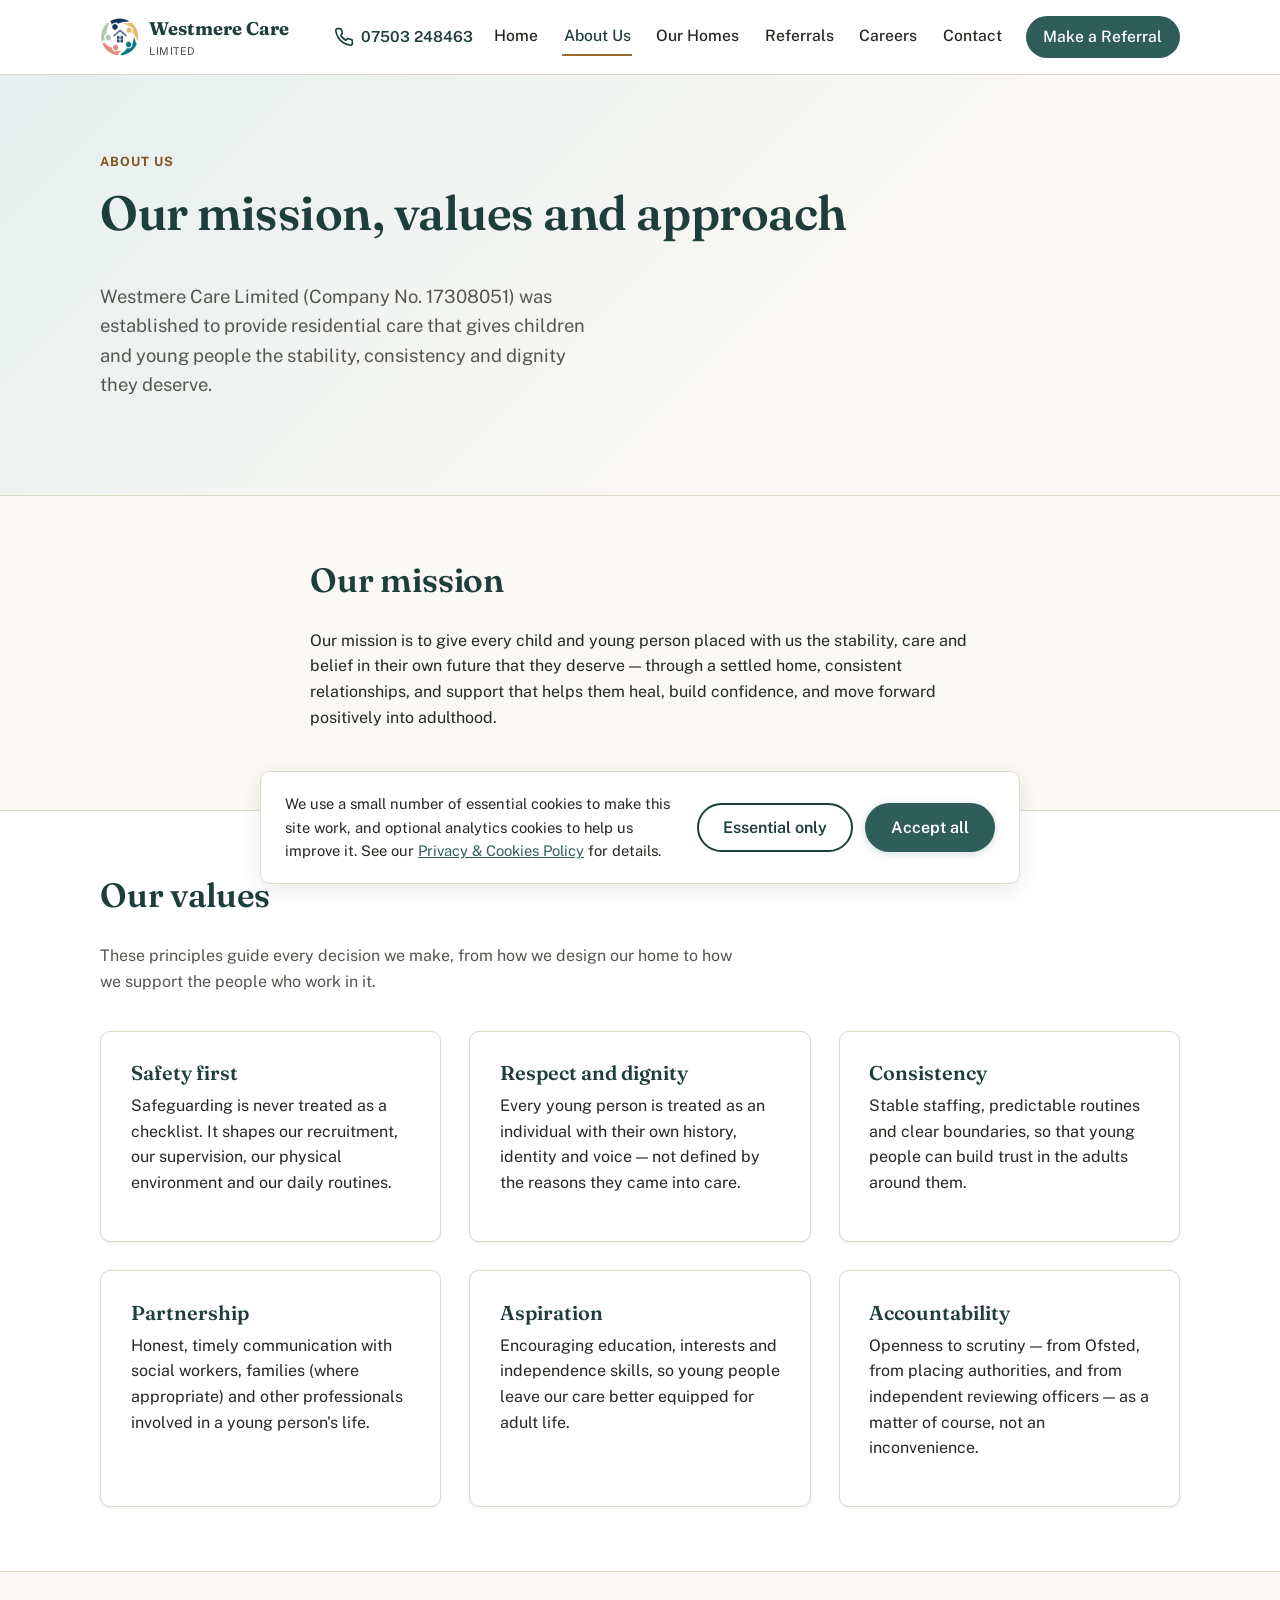
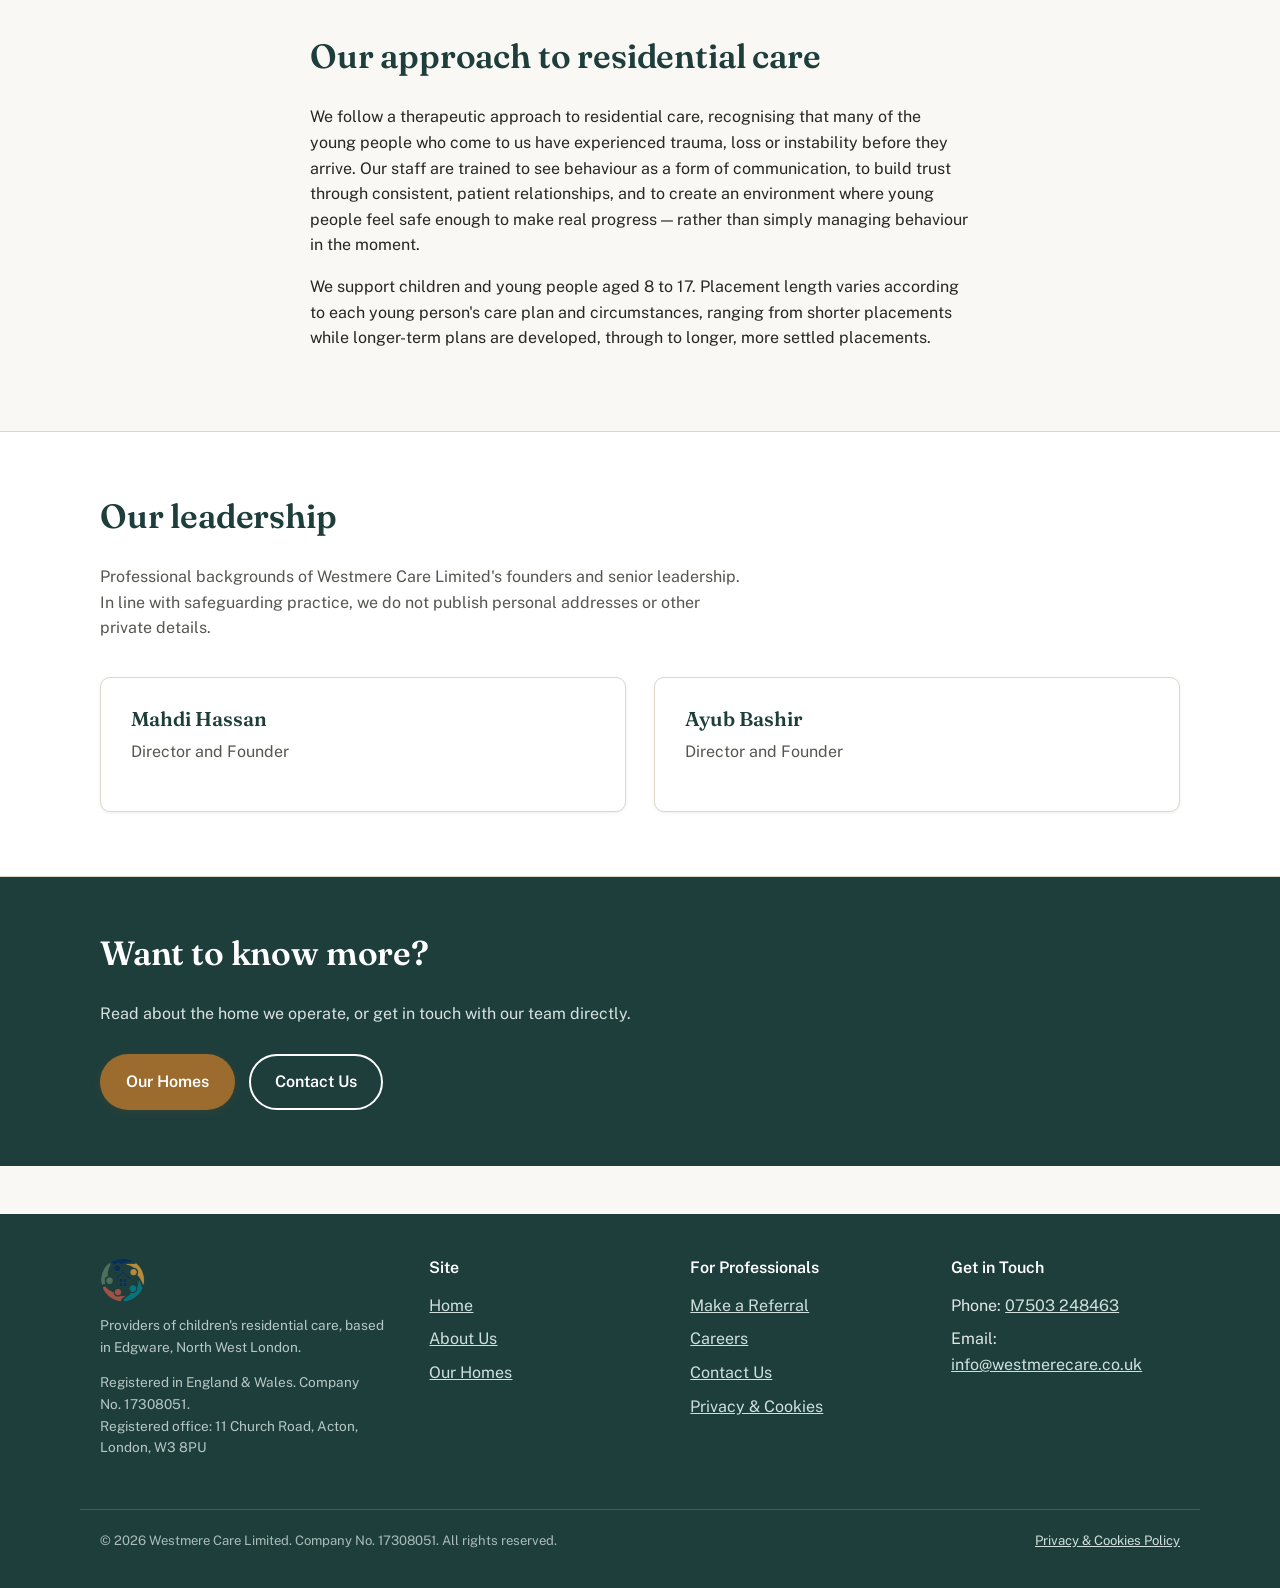
==== commit cff7b00f: "Compliance/UX review fixes: persistent header phone, OG image, structured data - Reword the ICO plac" ====
--- a/about.html
+++ b/about.html
@@ -13,6 +13,13 @@
   <link rel="preconnect" href="https://fonts.gstatic.com" crossorigin>
   <link rel="stylesheet" href="https://fonts.googleapis.com/css2?family=Fraunces:opsz,wght@9..144,500;9..144,600;9..144,700&family=Public+Sans:wght@400;500;600;700&display=swap">
   <meta name="theme-color" content="#2F5D5A">
+  <meta property="og:type" content="website">
+  <meta property="og:url" content="https://www.westmerecare.co.uk/about.html">
+  <meta property="og:title" content="About Us | Westmere Care Limited">
+  <meta property="og:description" content="Our mission, values and approach to children's residential care at Westmere Care Limited, and the professional backgrounds of our leadership team.">
+  <meta property="og:image" content="https://www.westmerecare.co.uk/assets/og-image.jpg">
+  <meta property="og:site_name" content="Westmere Care Limited">
+  <meta name="twitter:card" content="summary_large_image">
   <link rel="stylesheet" href="css/style.css">
 </head>
 <body>
@@ -24,7 +31,12 @@
         <img class="brand-mark" src="assets/logo.png" alt="" width="320" height="298">
         <span>Westmere Care<span class="brand-text-org">Limited</span></span>
       </a>
-      <button class="nav-toggle" data-nav-toggle type="button" aria-expanded="false" aria-controls="primary-nav">
+      <div class="header-actions">
+        <a class="header-phone" href="tel:07503248463" aria-label="Call us on 07503 248463">
+          <svg class="header-phone-icon" viewBox="0 0 24 24" fill="none" aria-hidden="true"><path d="M22 16.92v3a2 2 0 0 1-2.18 2 19.79 19.79 0 0 1-8.63-3.07 19.5 19.5 0 0 1-6-6 19.79 19.79 0 0 1-3.07-8.67A2 2 0 0 1 4.11 2h3a2 2 0 0 1 2 1.72c.127.96.361 1.903.7 2.81a2 2 0 0 1-.45 2.11L8.09 9.91a16 16 0 0 0 6 6l1.27-1.27a2 2 0 0 1 2.11-.45c.907.339 1.85.573 2.81.7A2 2 0 0 1 22 16.92z" stroke="currentColor" stroke-width="2" stroke-linecap="round" stroke-linejoin="round"/></svg>
+          <span class="header-phone-text">07503&nbsp;248463</span>
+        </a>
+        <button class="nav-toggle" data-nav-toggle type="button" aria-expanded="false" aria-controls="primary-nav">
         <svg class="nav-toggle-icon" viewBox="0 0 24 24" fill="none" aria-hidden="true"><path d="M4 6h16M4 12h16M4 18h16" stroke="currentColor" stroke-width="2" stroke-linecap="round"/></svg>
         Menu
       </button>
@@ -37,6 +49,7 @@
         <a href="contact.html">Contact</a>
         <a class="nav-cta" href="referrals.html">Make a Referral</a>
       </nav>
+      </div>
     </div>
   </header>
 
--- a/css/style.css
+++ b/css/style.css
@@ -121,6 +121,28 @@
 .brand-mark { height: 38px; width: auto; flex-shrink: 0; }
 .brand-text-org { display: block; font-size: 0.68rem; font-weight: 400; letter-spacing: 0.04em; color: var(--color-text-muted); font-family: var(--font-body); text-transform: uppercase; }
 
+.header-actions {
+  display: flex;
+  align-items: center;
+  gap: 0.5rem;
+}
+.header-phone {
+  display: inline-flex;
+  align-items: center;
+  gap: 0.45rem;
+  min-height: 44px;
+  padding: 0.5rem 0.7rem;
+  border-radius: 8px;
+  color: var(--color-primary-dark);
+  font-weight: 600;
+  font-size: 0.95rem;
+  text-decoration: none;
+  white-space: nowrap;
+  flex-shrink: 0;
+}
+.header-phone:hover { background: var(--color-primary-light); }
+.header-phone-icon { width: 20px; height: 20px; flex-shrink: 0; }
+
 .nav-toggle {
   display: inline-flex;
   align-items: center;
@@ -167,6 +189,8 @@
 .nav-cta:hover { background: var(--color-primary-dark); }
 
 @media (max-width: 860px) {
+  .header-phone-text { display: none; }
+  .header-phone { padding: 0.5rem; }
   .nav-toggle { display: inline-flex; }
   .primary-nav {
     display: none;
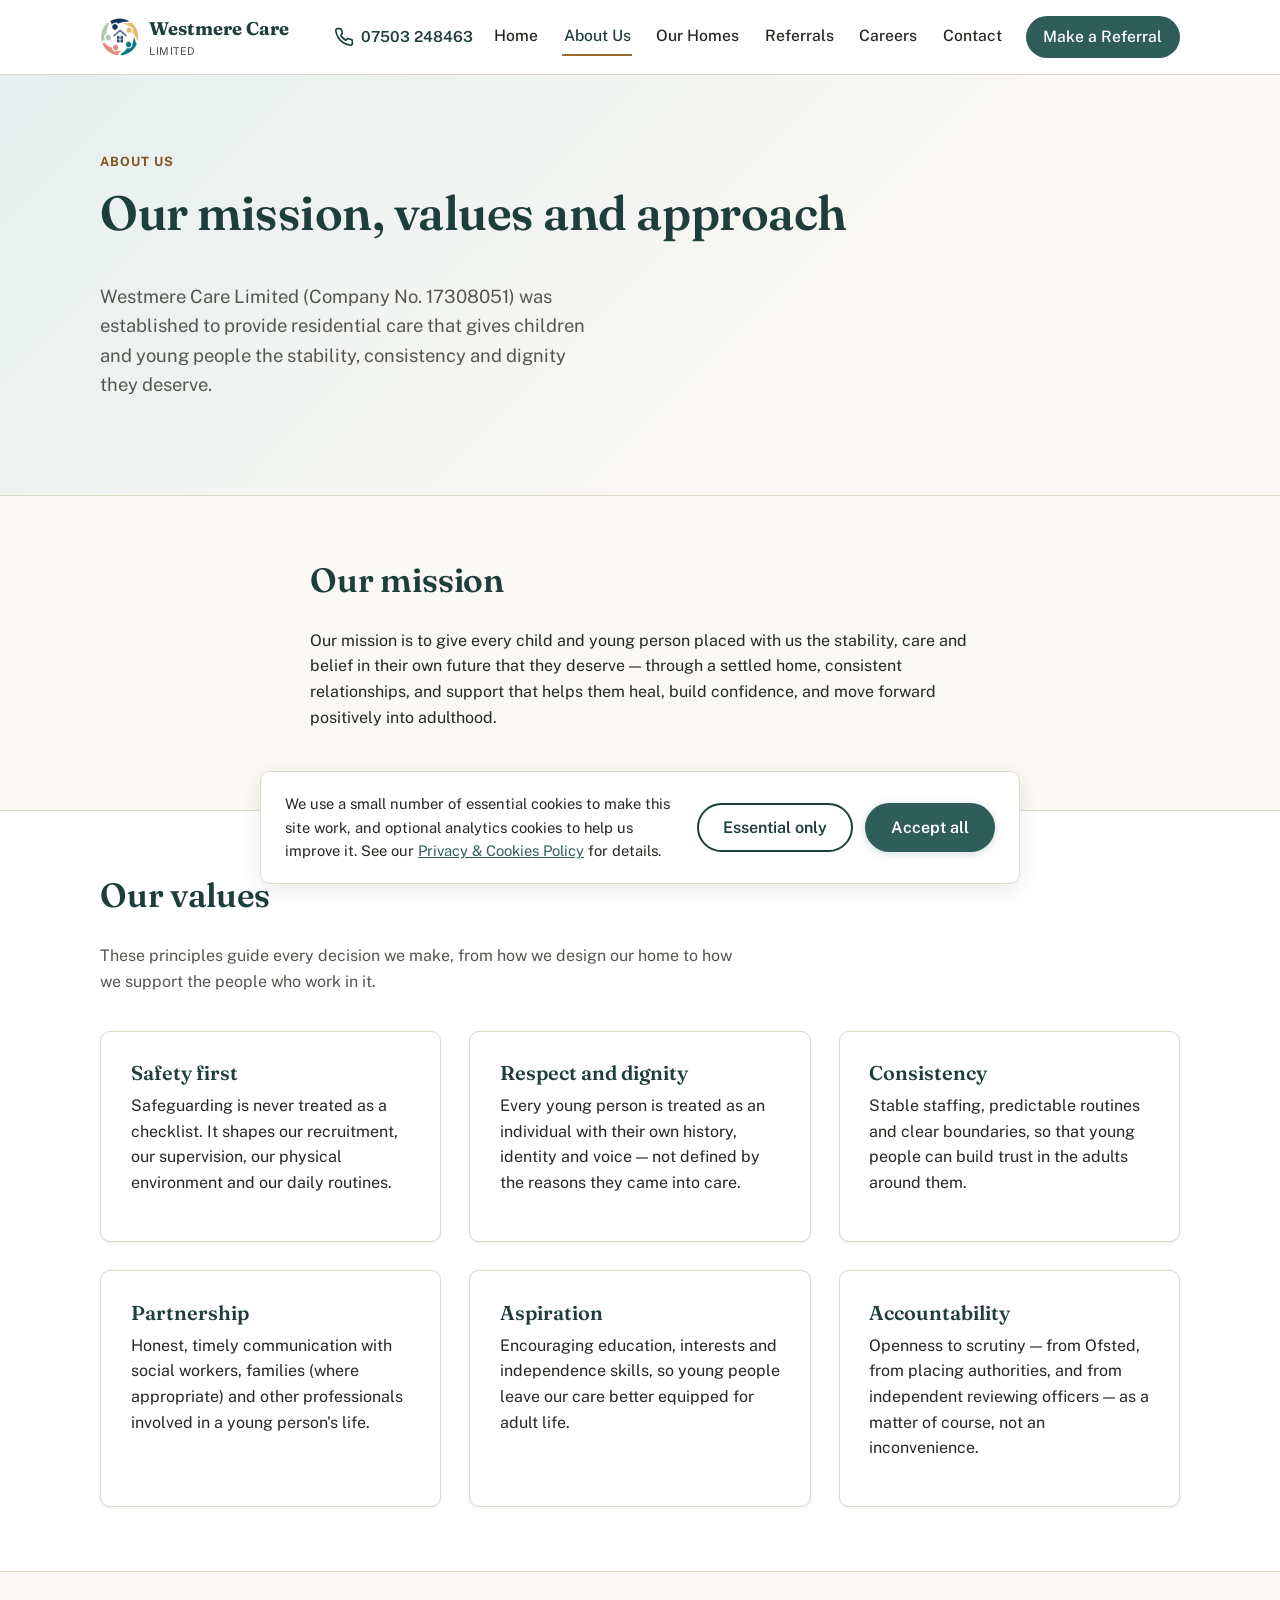
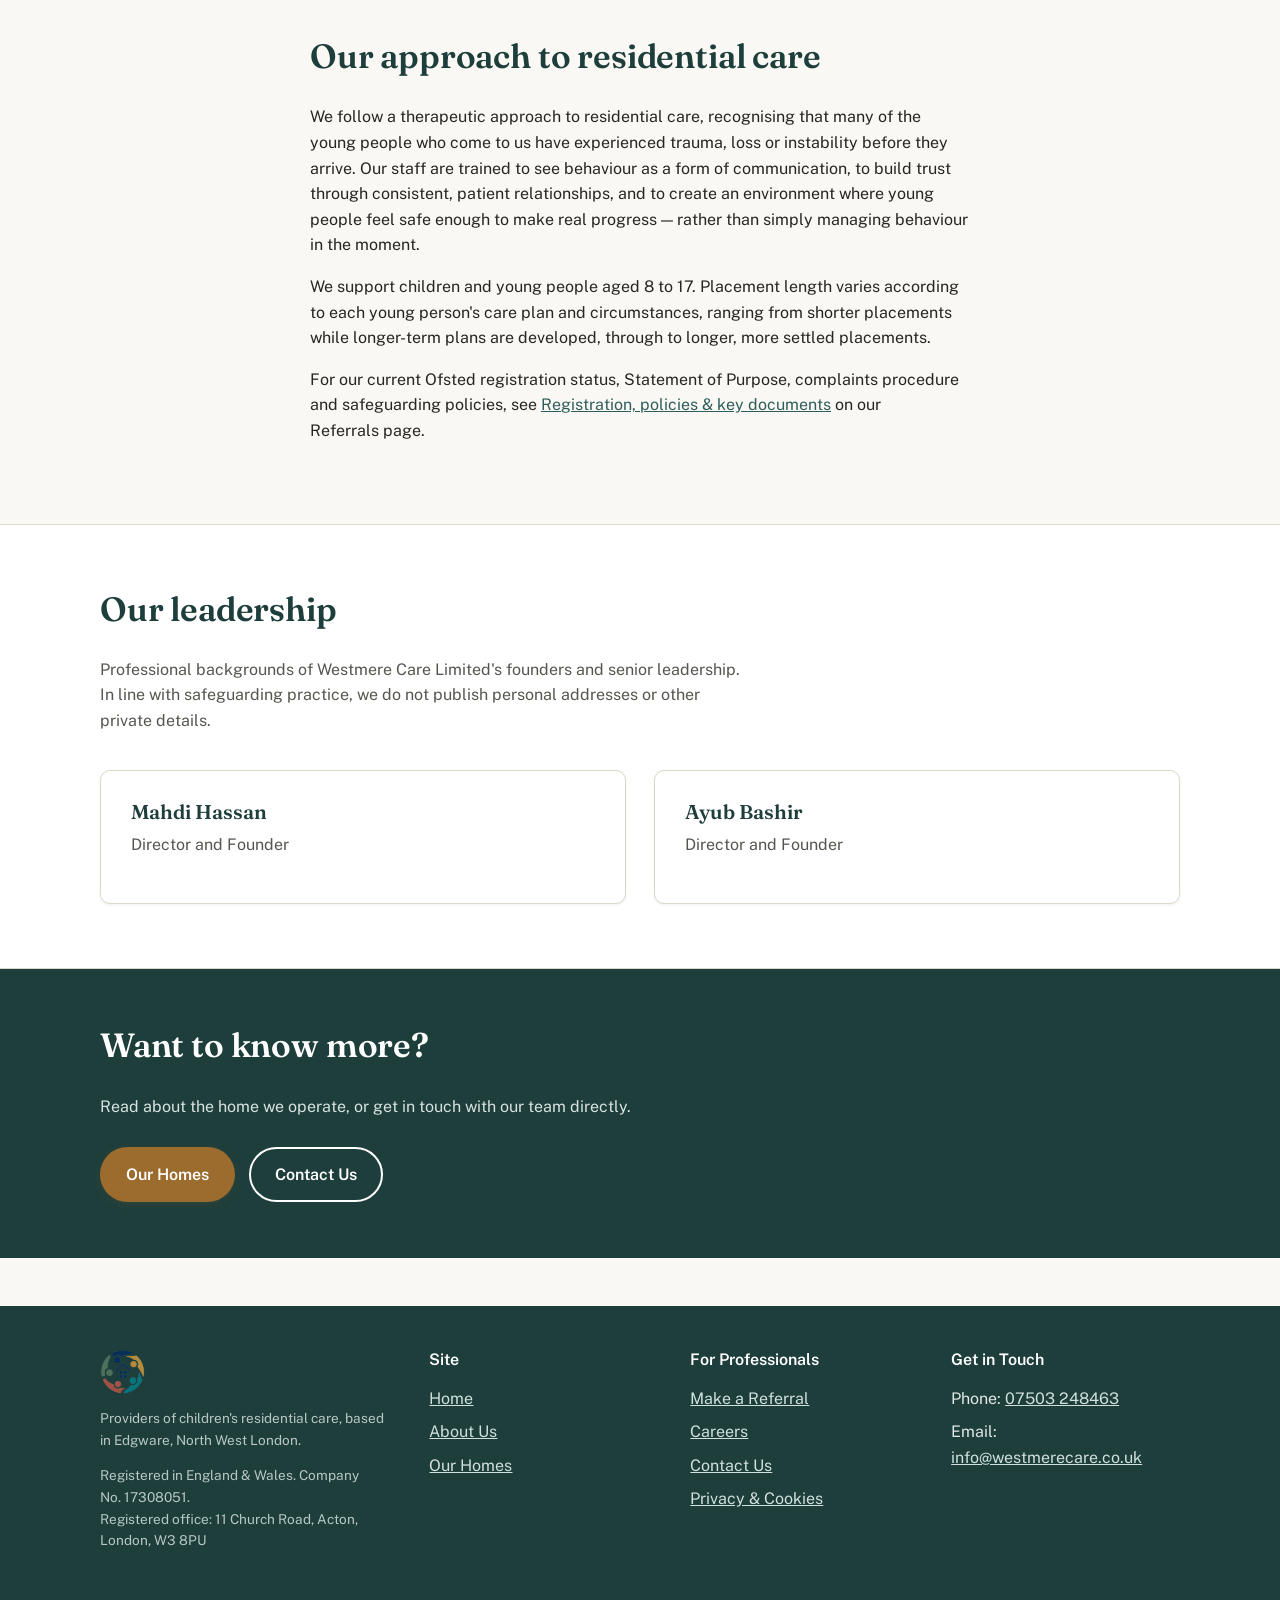
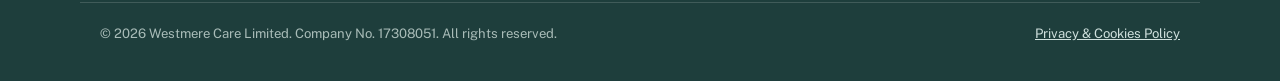
==== commit 3fdbd523: "Add registration/compliance content; revert canonical URLs to Netlify domain Confirmed with the clie" ====
--- a/about.html
+++ b/about.html
@@ -5,7 +5,7 @@
   <meta name="viewport" content="width=device-width, initial-scale=1">
   <title>About Us | Westmere Care Limited</title>
   <meta name="description" content="Our mission, values and approach to children's residential care at Westmere Care Limited, and the professional backgrounds of our leadership team.">
-  <link rel="canonical" href="https://www.westmerecare.co.uk/about.html">
+  <link rel="canonical" href="https://westmerecare.netlify.app/about.html">
   <link rel="icon" type="image/png" sizes="32x32" href="assets/favicon-32.png">
   <link rel="icon" type="image/png" sizes="16x16" href="assets/favicon-16.png">
   <link rel="apple-touch-icon" href="assets/apple-touch-icon.png">
@@ -14,10 +14,10 @@
   <link rel="stylesheet" href="https://fonts.googleapis.com/css2?family=Fraunces:opsz,wght@9..144,500;9..144,600;9..144,700&family=Public+Sans:wght@400;500;600;700&display=swap">
   <meta name="theme-color" content="#2F5D5A">
   <meta property="og:type" content="website">
-  <meta property="og:url" content="https://www.westmerecare.co.uk/about.html">
+  <meta property="og:url" content="https://westmerecare.netlify.app/about.html">
   <meta property="og:title" content="About Us | Westmere Care Limited">
   <meta property="og:description" content="Our mission, values and approach to children's residential care at Westmere Care Limited, and the professional backgrounds of our leadership team.">
-  <meta property="og:image" content="https://www.westmerecare.co.uk/assets/og-image.jpg">
+  <meta property="og:image" content="https://westmerecare.netlify.app/assets/og-image.jpg">
   <meta property="og:site_name" content="Westmere Care Limited">
   <meta name="twitter:card" content="summary_large_image">
   <link rel="stylesheet" href="css/style.css">
@@ -110,6 +110,7 @@
         <h2>Our approach to residential care</h2>
         <p>We follow a therapeutic approach to residential care, recognising that many of the young people who come to us have experienced trauma, loss or instability before they arrive. Our staff are trained to see behaviour as a form of communication, to build trust through consistent, patient relationships, and to create an environment where young people feel safe enough to make real progress — rather than simply managing behaviour in the moment.</p>
         <p>We support children and young people aged 8 to 17. Placement length varies according to each young person's care plan and circumstances, ranging from shorter placements while longer-term plans are developed, through to longer, more settled placements.</p>
+        <p>For our current Ofsted registration status, Statement of Purpose, complaints procedure and safeguarding policies, see <a href="referrals.html#registration-and-policies">Registration, policies &amp; key documents</a> on our Referrals page.</p>
       </div>
     </section>
 
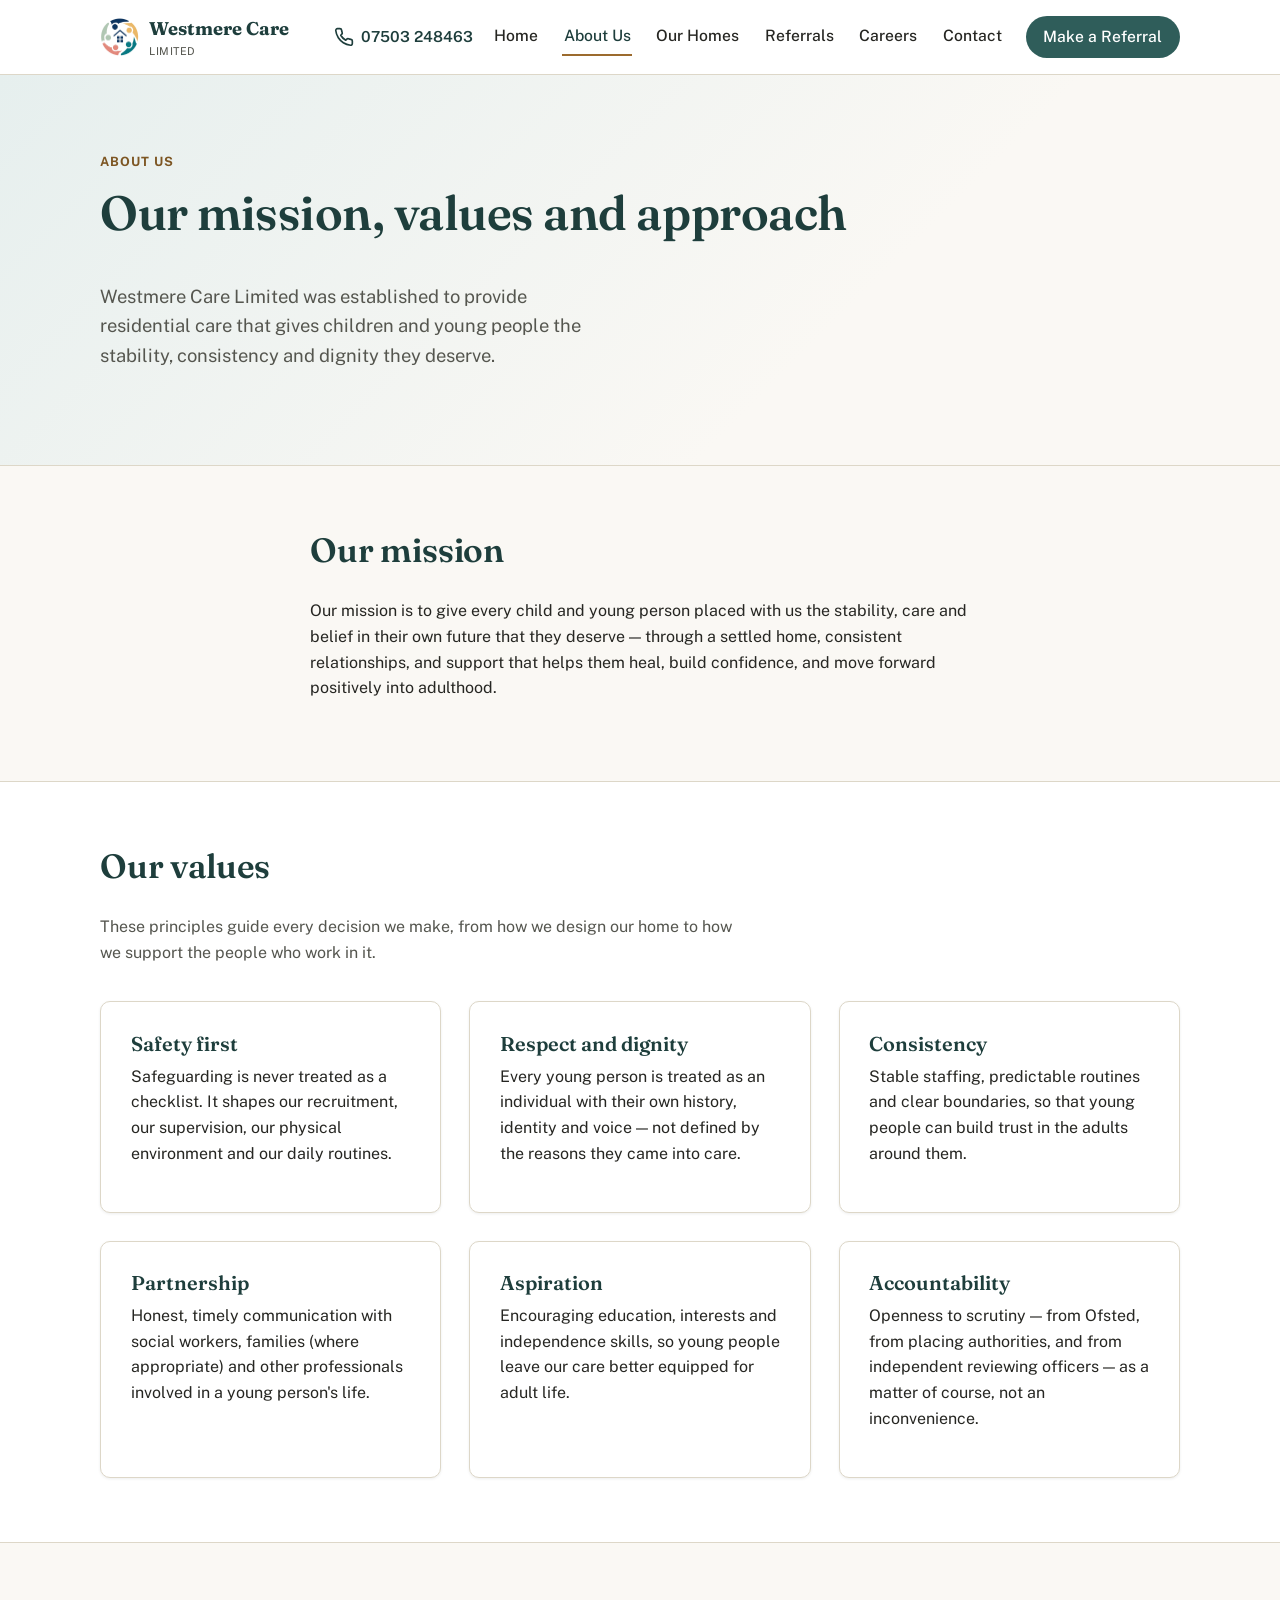
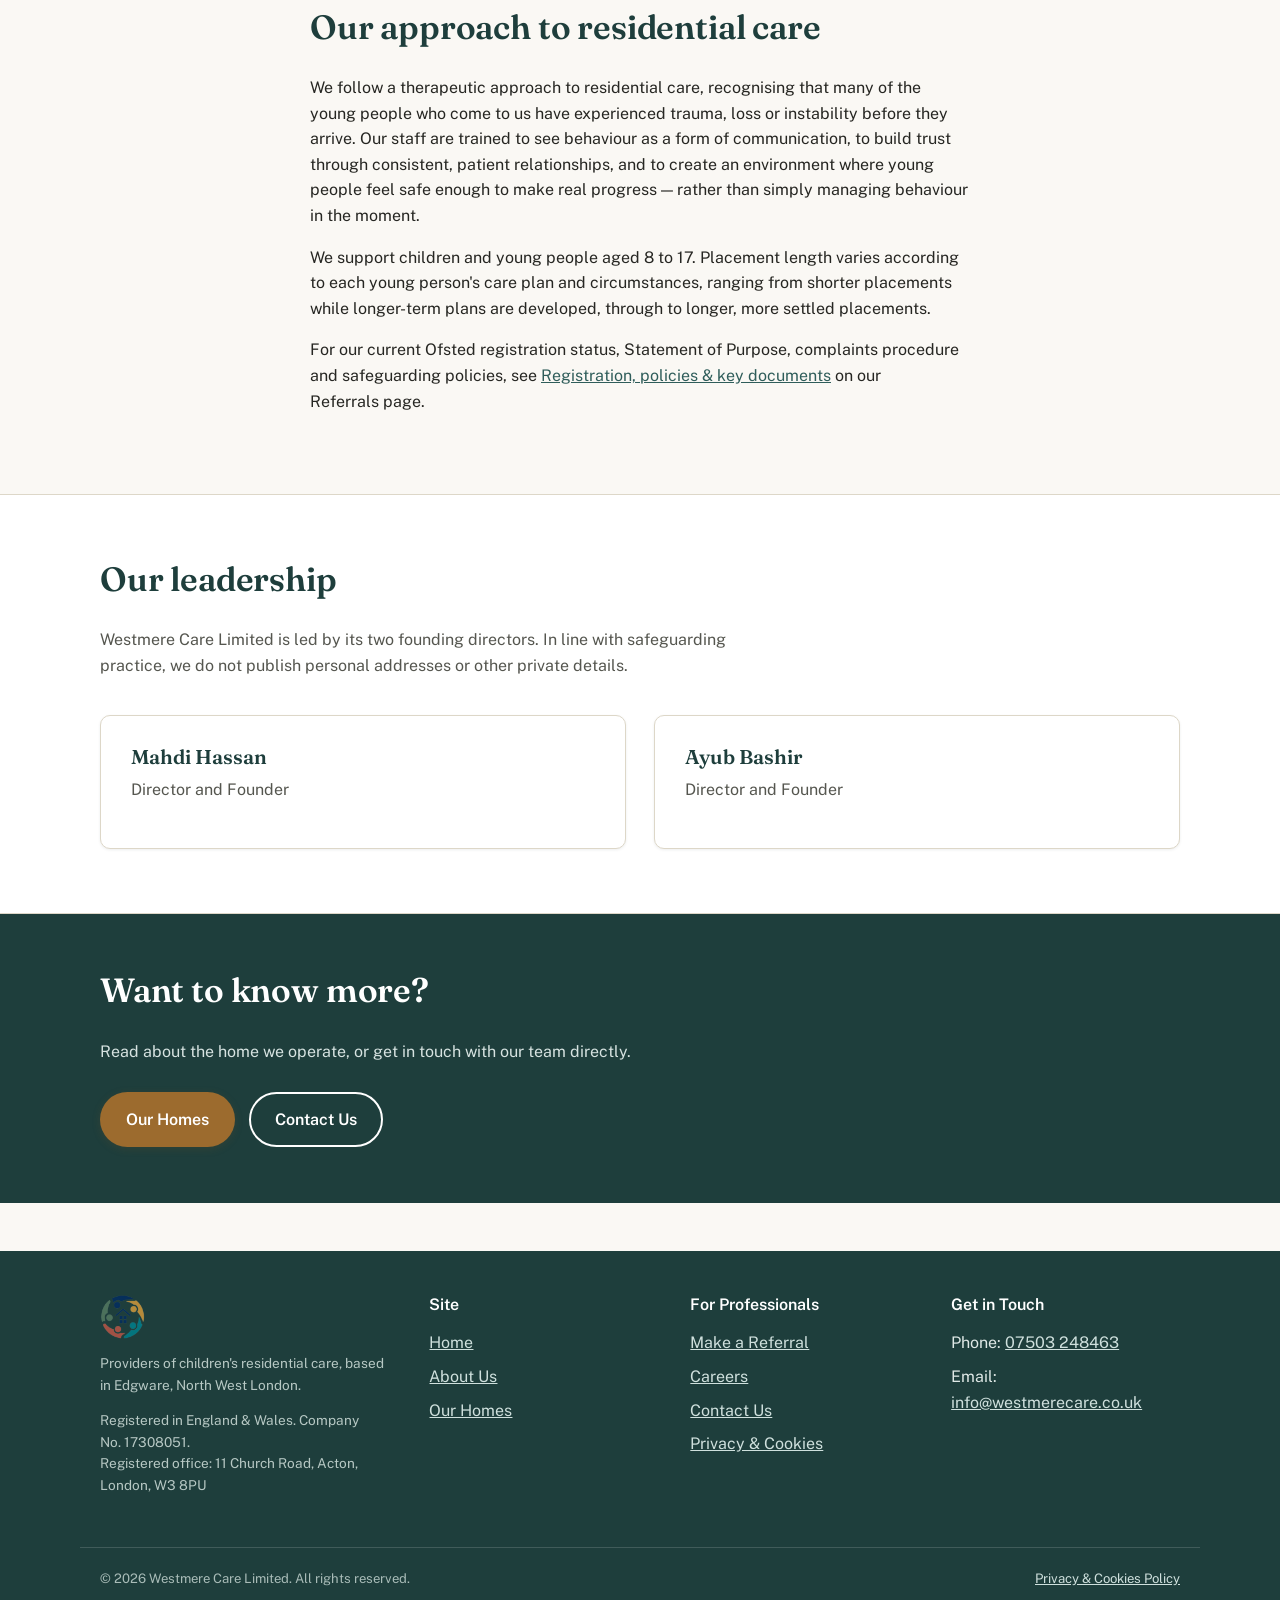
==== commit 6ae743ad: "Trim company number, drop cookie banner, self-host fonts, fix 320px reflow Content - Company number " ====
--- a/about.html
+++ b/about.html
@@ -4,20 +4,19 @@
   <meta charset="UTF-8">
   <meta name="viewport" content="width=device-width, initial-scale=1">
   <title>About Us | Westmere Care Limited</title>
-  <meta name="description" content="Our mission, values and approach to children's residential care at Westmere Care Limited, and the professional backgrounds of our leadership team.">
-  <link rel="canonical" href="https://westmerecare.netlify.app/about.html">
+  <meta name="description" content="Our mission, values and therapeutic approach to children's residential care at Westmere Care Limited, and the directors who lead it.">
+  <link rel="canonical" href="https://westmerecare.co.uk/about">
   <link rel="icon" type="image/png" sizes="32x32" href="assets/favicon-32.png">
   <link rel="icon" type="image/png" sizes="16x16" href="assets/favicon-16.png">
   <link rel="apple-touch-icon" href="assets/apple-touch-icon.png">
-  <link rel="preconnect" href="https://fonts.googleapis.com">
-  <link rel="preconnect" href="https://fonts.gstatic.com" crossorigin>
-  <link rel="stylesheet" href="https://fonts.googleapis.com/css2?family=Fraunces:opsz,wght@9..144,500;9..144,600;9..144,700&family=Public+Sans:wght@400;500;600;700&display=swap">
+  <link rel="preload" href="assets/fonts/fraunces-latin-opsz.woff2" as="font" type="font/woff2" crossorigin>
+  <link rel="preload" href="assets/fonts/public-sans-latin-wght.woff2" as="font" type="font/woff2" crossorigin>
   <meta name="theme-color" content="#2F5D5A">
   <meta property="og:type" content="website">
-  <meta property="og:url" content="https://westmerecare.netlify.app/about.html">
+  <meta property="og:url" content="https://westmerecare.co.uk/about">
   <meta property="og:title" content="About Us | Westmere Care Limited">
-  <meta property="og:description" content="Our mission, values and approach to children's residential care at Westmere Care Limited, and the professional backgrounds of our leadership team.">
-  <meta property="og:image" content="https://westmerecare.netlify.app/assets/og-image.jpg">
+  <meta property="og:description" content="Our mission, values and therapeutic approach to children's residential care at Westmere Care Limited, and the directors who lead it.">
+  <meta property="og:image" content="https://westmerecare.co.uk/assets/og-image.jpg">
   <meta property="og:site_name" content="Westmere Care Limited">
   <meta name="twitter:card" content="summary_large_image">
   <link rel="stylesheet" href="css/style.css">
@@ -28,7 +27,7 @@
   <header class="site-header">
     <div class="container header-inner">
       <a class="brand" href="index.html">
-        <img class="brand-mark" src="assets/logo.png" alt="" width="320" height="298">
+        <img class="brand-mark" src="assets/logo.png" alt="" width="320" height="305">
         <span>Westmere Care<span class="brand-text-org">Limited</span></span>
       </a>
       <div class="header-actions">
@@ -59,7 +58,7 @@
       <div class="container">
         <p class="hero-eyebrow">About Us</p>
         <h1>Our mission, values and approach</h1>
-        <p class="hero-lede">Westmere Care Limited (Company No. 17308051) was established to provide residential care that gives children and young people the stability, consistency and dignity they deserve.</p>
+        <p class="hero-lede">Westmere Care Limited was established to provide residential care that gives children and young people the stability, consistency and dignity they deserve.</p>
       </div>
     </section>
 
@@ -118,7 +117,7 @@
       <div class="container">
         <div class="section-header">
           <h2>Our leadership</h2>
-          <p>Professional backgrounds of Westmere Care Limited's founders and senior leadership. In line with safeguarding practice, we do not publish personal addresses or other private details.</p>
+          <p>Westmere Care Limited is led by its two founding directors. In line with safeguarding practice, we do not publish personal addresses or other private details.</p>
         </div>
         <div class="grid grid-2">
           <div class="card">
@@ -149,7 +148,7 @@
   <footer class="site-footer">
     <div class="container footer-grid">
       <div>
-        <h2><img class="footer-logo" src="assets/logo.png" alt="Westmere Care Limited" width="320" height="298"></h2>
+        <h2><img class="footer-logo" src="assets/logo.png" alt="Westmere Care Limited" width="320" height="305"></h2>
         <p class="footer-legal-org">Providers of children's residential care, based in Edgware, North West London.</p>
         <p class="footer-legal-org">
           Registered in England &amp; Wales. Company No. 17308051.<br>
@@ -182,19 +181,11 @@
       </div>
     </div>
     <div class="container footer-bottom">
-      <p>&copy; <span id="year"></span> Westmere Care Limited. Company No. 17308051. All rights reserved.</p>
+      <p>&copy; <span id="year"></span> Westmere Care Limited. All rights reserved.</p>
       <p><a href="privacy.html">Privacy &amp; Cookies Policy</a></p>
     </div>
   </footer>
 
-  <section class="cookie-banner" id="cookie-banner" aria-label="Cookie notice" hidden>
-    <p>We use a small number of essential cookies to make this site work, and optional analytics cookies to help us improve it. See our <a href="privacy.html">Privacy &amp; Cookies Policy</a> for details.</p>
-    <div class="cookie-actions">
-      <button type="button" class="btn btn-outline" data-cookie-essential>Essential only</button>
-      <button type="button" class="btn btn-primary" data-cookie-accept>Accept all</button>
-    </div>
-  </section>
-
   <script src="js/main.js"></script>
 </body>
 </html>
--- a/css/style.css
+++ b/css/style.css
@@ -3,6 +3,21 @@
    Calm, professional palette for a regulated children's residential care
    provider. Audience: local authority social workers & commissioners.
    ========================================================================== */
+
+@font-face {
+  font-family: "Fraunces";
+  font-style: normal;
+  font-weight: 100 900;
+  font-display: swap;
+  src: url("../assets/fonts/fraunces-latin-opsz.woff2") format("woff2");
+}
+@font-face {
+  font-family: "Public Sans";
+  font-style: normal;
+  font-weight: 100 900;
+  font-display: swap;
+  src: url("../assets/fonts/public-sans-latin-wght.woff2") format("woff2");
+}
 
 :root {
   /* Colour palette — deep teal (trust, calm) + warm neutral + muted sand accent */
@@ -188,6 +203,12 @@
 }
 .nav-cta:hover { background: var(--color-primary-dark); }
 
+@media (max-width: 359px) {
+  .brand { font-size: 1rem; gap: 0.45rem; }
+  .brand-mark { height: 32px; }
+  .header-actions { gap: 0.25rem; }
+  .nav-toggle { padding-inline: 0.55rem; }
+}
 @media (max-width: 860px) {
   .header-phone-text { display: none; }
   .header-phone { padding: 0.5rem; }
@@ -313,6 +334,7 @@
   margin-block: 1.5rem;
 }
 .callout-accent { border-left-color: var(--color-accent); background: var(--color-accent-light); }
+.callout h2 { font-size: 1.25rem; }
 
 .stat-list { list-style: none; padding: 0; display: grid; gap: 1.25rem; grid-template-columns: 1fr; }
 @media (min-width: 700px) { .stat-list { grid-template-columns: repeat(3, 1fr); } }
@@ -456,29 +478,6 @@
 }
 
 /* ---------- Cookie banner ---------- */
-.cookie-banner {
-  position: fixed;
-  left: 1rem;
-  right: 1rem;
-  bottom: 1rem;
-  max-width: 760px;
-  margin-inline: auto;
-  background: var(--color-surface);
-  color: var(--color-text);
-  border: 1px solid var(--color-border);
-  border-radius: var(--radius);
-  box-shadow: var(--shadow-md);
-  padding: 1.25rem 1.5rem;
-  z-index: 900;
-  display: flex;
-  flex-wrap: wrap;
-  gap: 1rem 1.5rem;
-  align-items: center;
-  justify-content: space-between;
-}
-.cookie-banner[hidden] { display: none; }
-.cookie-banner p { margin: 0; font-size: 0.92rem; flex: 1 1 320px; }
-.cookie-actions { display: flex; gap: 0.75rem; flex-shrink: 0; }
 
 /* ---------- Utility ---------- */
 .text-muted { color: var(--color-text-muted); }
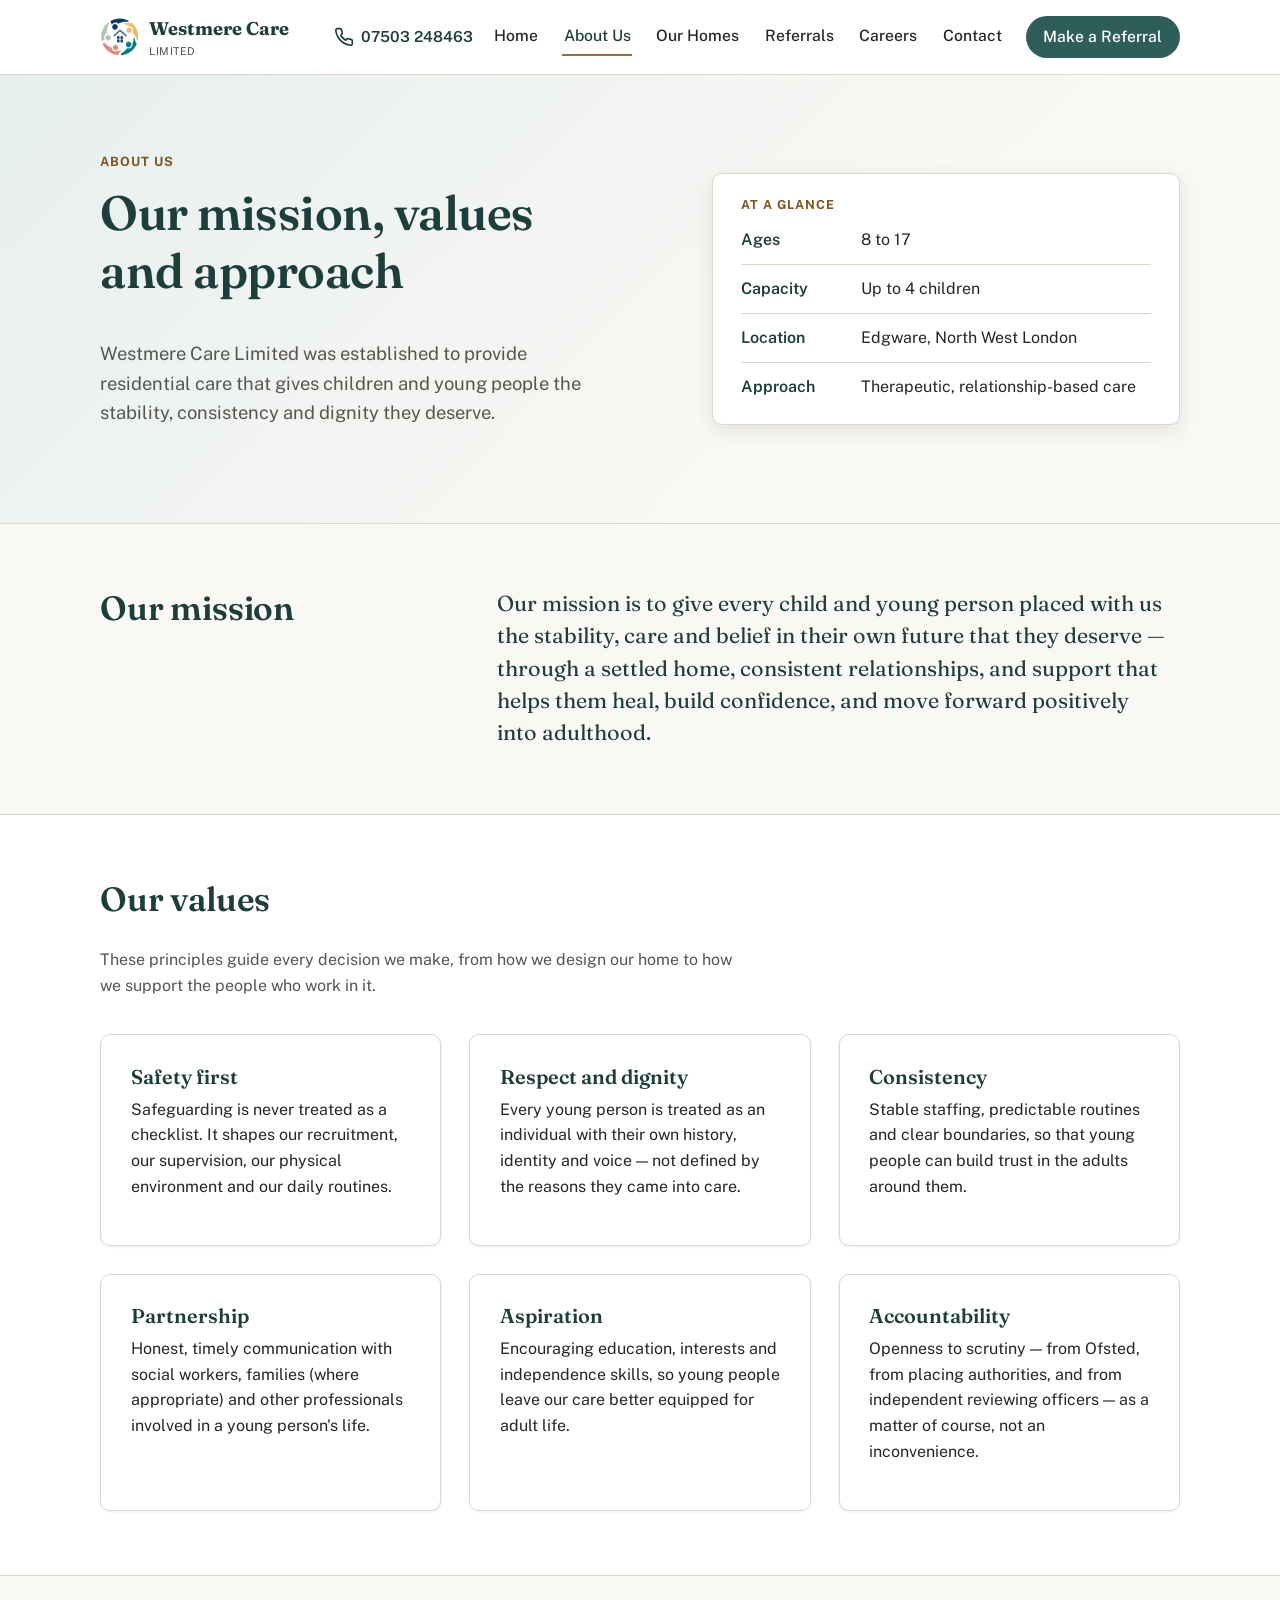
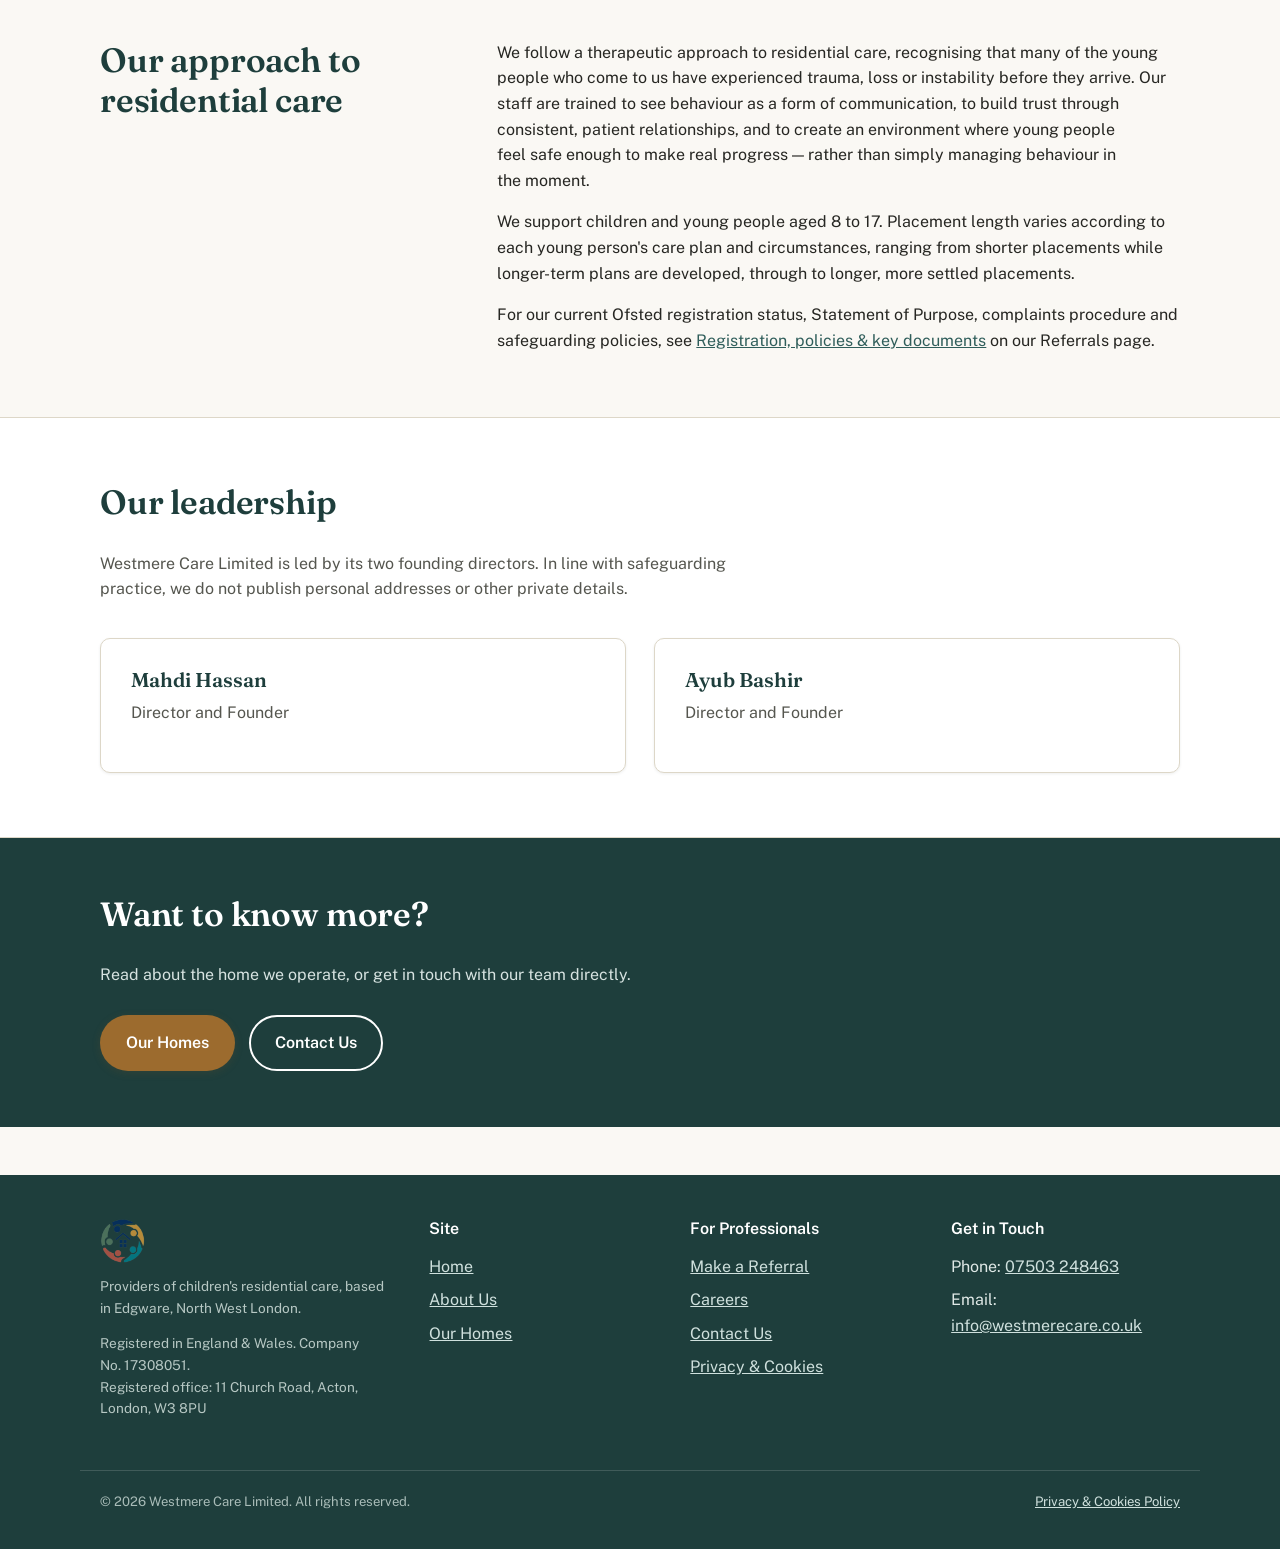
==== commit b0e9c0a9: "Fill empty space on inner pages with real content Every inner page left large blank areas: hero text" ====
--- a/about.html
+++ b/about.html
@@ -55,17 +55,30 @@
   <main id="main">
 
     <section class="hero">
-      <div class="container">
-        <p class="hero-eyebrow">About Us</p>
-        <h1>Our mission, values and approach</h1>
-        <p class="hero-lede">Westmere Care Limited was established to provide residential care that gives children and young people the stability, consistency and dignity they deserve.</p>
+      <div class="container hero-grid">
+        <div>
+          <p class="hero-eyebrow">About Us</p>
+          <h1>Our mission, values and approach</h1>
+          <p class="hero-lede">Westmere Care Limited was established to provide residential care that gives children and young people the stability, consistency and dignity they deserve.</p>
+        </div>
+        <div class="hero-aside">
+          <h2>At a glance</h2>
+          <dl class="fact-list">
+            <div><dt>Ages</dt><dd>8 to 17</dd></div>
+            <div><dt>Capacity</dt><dd>Up to 4 children</dd></div>
+            <div><dt>Location</dt><dd>Edgware, North West London</dd></div>
+            <div><dt>Approach</dt><dd>Therapeutic, relationship-based care</dd></div>
+          </dl>
+        </div>
       </div>
     </section>
 
     <section class="section">
-      <div class="container page-intro">
+      <div class="container split">
         <h2>Our mission</h2>
-        <p>Our mission is to give every child and young person placed with us the stability, care and belief in their own future that they deserve — through a settled home, consistent relationships, and support that helps them heal, build confidence, and move forward positively into adulthood.</p>
+        <div class="split-body">
+          <p class="lead">Our mission is to give every child and young person placed with us the stability, care and belief in their own future that they deserve — through a settled home, consistent relationships, and support that helps them heal, build confidence, and move forward positively into adulthood.</p>
+        </div>
       </div>
     </section>
 
@@ -105,11 +118,13 @@
     </section>
 
     <section class="section">
-      <div class="container page-intro">
+      <div class="container split">
         <h2>Our approach to residential care</h2>
-        <p>We follow a therapeutic approach to residential care, recognising that many of the young people who come to us have experienced trauma, loss or instability before they arrive. Our staff are trained to see behaviour as a form of communication, to build trust through consistent, patient relationships, and to create an environment where young people feel safe enough to make real progress — rather than simply managing behaviour in the moment.</p>
-        <p>We support children and young people aged 8 to 17. Placement length varies according to each young person's care plan and circumstances, ranging from shorter placements while longer-term plans are developed, through to longer, more settled placements.</p>
-        <p>For our current Ofsted registration status, Statement of Purpose, complaints procedure and safeguarding policies, see <a href="referrals.html#registration-and-policies">Registration, policies &amp; key documents</a> on our Referrals page.</p>
+        <div class="split-body">
+          <p>We follow a therapeutic approach to residential care, recognising that many of the young people who come to us have experienced trauma, loss or instability before they arrive. Our staff are trained to see behaviour as a form of communication, to build trust through consistent, patient relationships, and to create an environment where young people feel safe enough to make real progress — rather than simply managing behaviour in the moment.</p>
+          <p>We support children and young people aged 8 to 17. Placement length varies according to each young person's care plan and circumstances, ranging from shorter placements while longer-term plans are developed, through to longer, more settled placements.</p>
+          <p>For our current Ofsted registration status, Statement of Purpose, complaints procedure and safeguarding policies, see <a href="referrals.html#registration-and-policies">Registration, policies &amp; key documents</a> on our Referrals page.</p>
+        </div>
       </div>
     </section>
 
--- a/css/style.css
+++ b/css/style.css
@@ -503,7 +503,86 @@
   font-size: 0.85rem;
   font-weight: 600;
 }
-.page-intro { max-width: 70ch; }
+/* ---------- Inner-page hero summary panel ---------- */
+.hero-aside {
+  background: var(--color-surface);
+  border: 1px solid var(--color-border);
+  border-radius: var(--radius);
+  box-shadow: var(--shadow-md);
+  padding: 1.5rem 1.75rem;
+}
+.hero-aside h2,
+.toc h2,
+.card-tag {
+  font-family: var(--font-body);
+  font-size: 0.78rem;
+  font-weight: 700;
+  letter-spacing: 0.08em;
+  text-transform: uppercase;
+  color: #7d5623;
+  margin: 0 0 0.9rem;
+}
+.fact-list { margin: 0; }
+.fact-list > div {
+  display: grid;
+  grid-template-columns: 6.5rem 1fr;
+  gap: 1rem;
+  padding-block: 0.7rem;
+  border-top: 1px solid var(--color-border);
+}
+.fact-list > div:first-child { border-top: 0; padding-top: 0; }
+.fact-list > div:last-child { padding-bottom: 0; }
+.fact-list dt { font-weight: 600; color: var(--color-primary-dark); }
+.fact-list dd { margin: 0; }
+@media (max-width: 420px) {
+  .fact-list > div { grid-template-columns: 1fr; gap: 0.1rem; }
+}
+.check-list { list-style: none; margin: 0 0 1.25rem; padding: 0; display: grid; gap: 0.7rem; }
+.check-list:last-child { margin-bottom: 0; }
+.check-list li { position: relative; padding-left: 1.7rem; }
+.check-list li::before {
+  content: "";
+  position: absolute;
+  left: 0.1rem;
+  top: 0.4em;
+  width: 0.85rem;
+  height: 0.45rem;
+  border-left: 2px solid var(--color-primary);
+  border-bottom: 2px solid var(--color-primary);
+  transform: rotate(-45deg);
+}
+
+/* ---------- Heading-left, text-right layout for long-form sections ---------- */
+.split { display: grid; gap: 1rem 3.5rem; }
+@media (min-width: 900px) {
+  .split { grid-template-columns: minmax(0, 1fr) minmax(0, 2fr); align-items: start; }
+}
+.split > h2 { margin-top: 0; }
+.split-body > :first-child { margin-top: 0; }
+.split-body > :last-child { margin-bottom: 0; }
+.lead { font-family: var(--font-heading); font-size: 1.35rem; line-height: 1.5; color: var(--color-primary-dark); }
+
+/* ---------- Privacy policy contents list ---------- */
+.toc ol { list-style: none; margin: 0; padding: 0; border-left: 2px solid var(--color-border); }
+.toc a {
+  display: block;
+  margin-left: -2px;
+  padding: 0.4rem 0 0.4rem 1rem;
+  border-left: 2px solid transparent;
+  color: var(--color-text-muted);
+  text-decoration: none;
+}
+.toc a:hover { color: var(--color-primary-dark); border-left-color: var(--color-accent); }
+@media (min-width: 900px) { .toc { position: sticky; top: 6rem; } }
+.split-body h2[id] { scroll-margin-top: 6rem; }
+
+/* ---------- Form beside an information panel ---------- */
+.form-layout { display: grid; gap: 2rem 3rem; }
+@media (min-width: 900px) {
+  .form-layout { grid-template-columns: minmax(0, 3fr) minmax(0, 2fr); align-items: start; }
+}
+.form-layout .form-grid { max-width: none; }
+.mini-steps { margin: 0; padding-left: 1.25rem; display: grid; gap: 0.6rem; }
 .contact-details-grid { gap: 1.25rem; }
 .two-col { display: grid; gap: 2.5rem; grid-template-columns: 1fr; }
 @media (min-width: 900px) { .two-col { grid-template-columns: 1fr 1fr; } }
